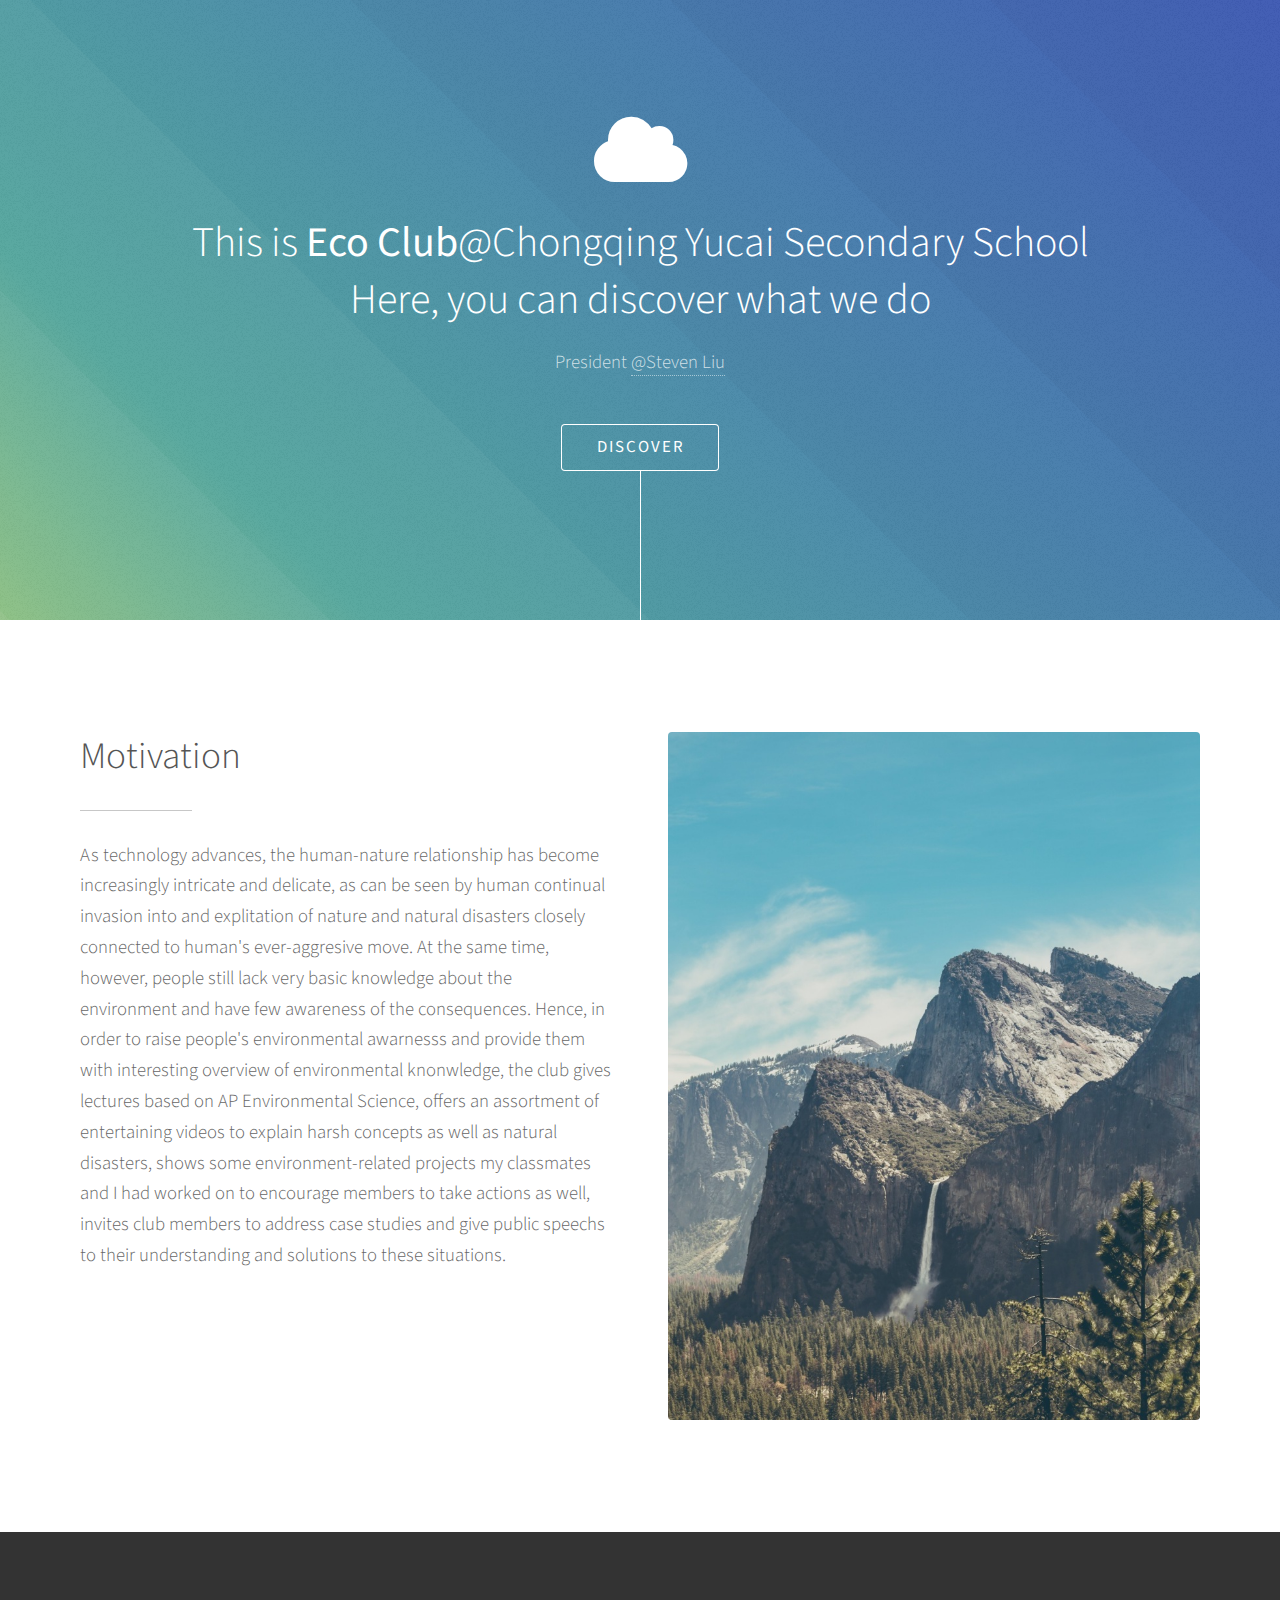
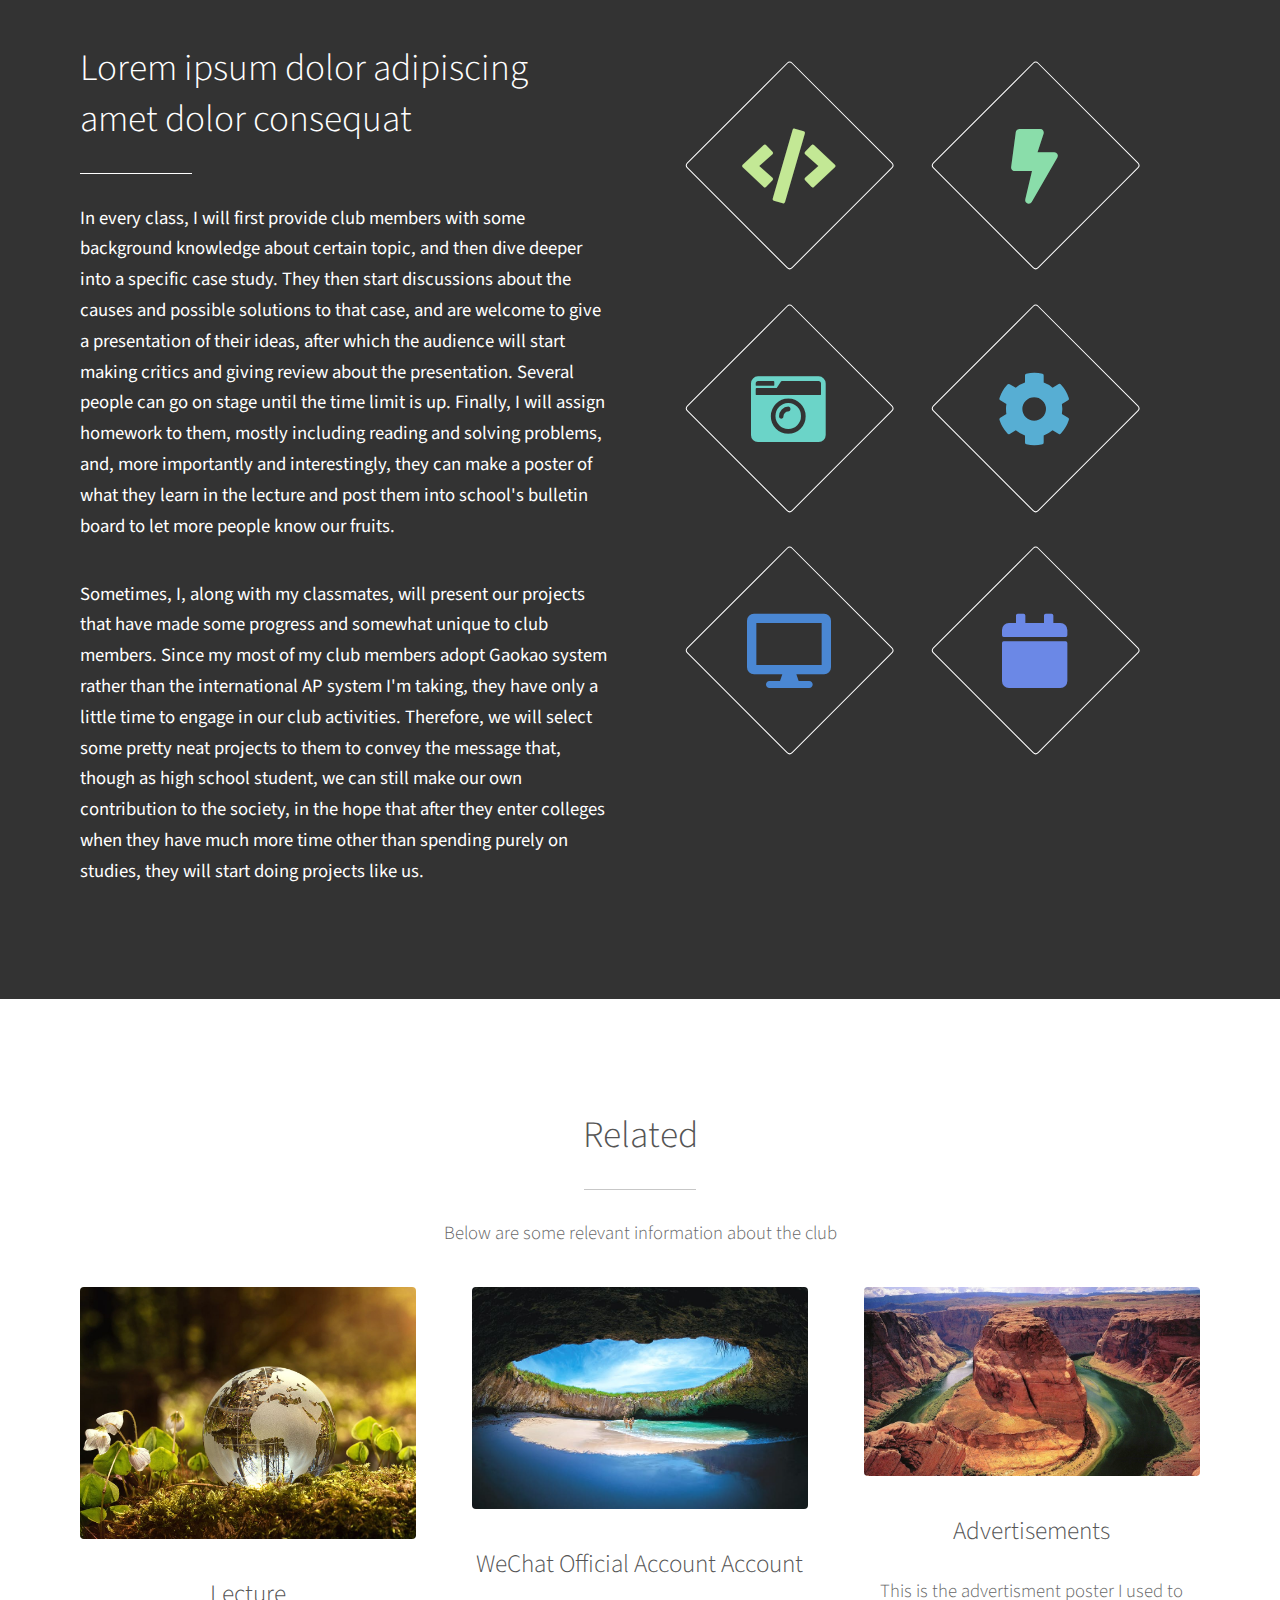
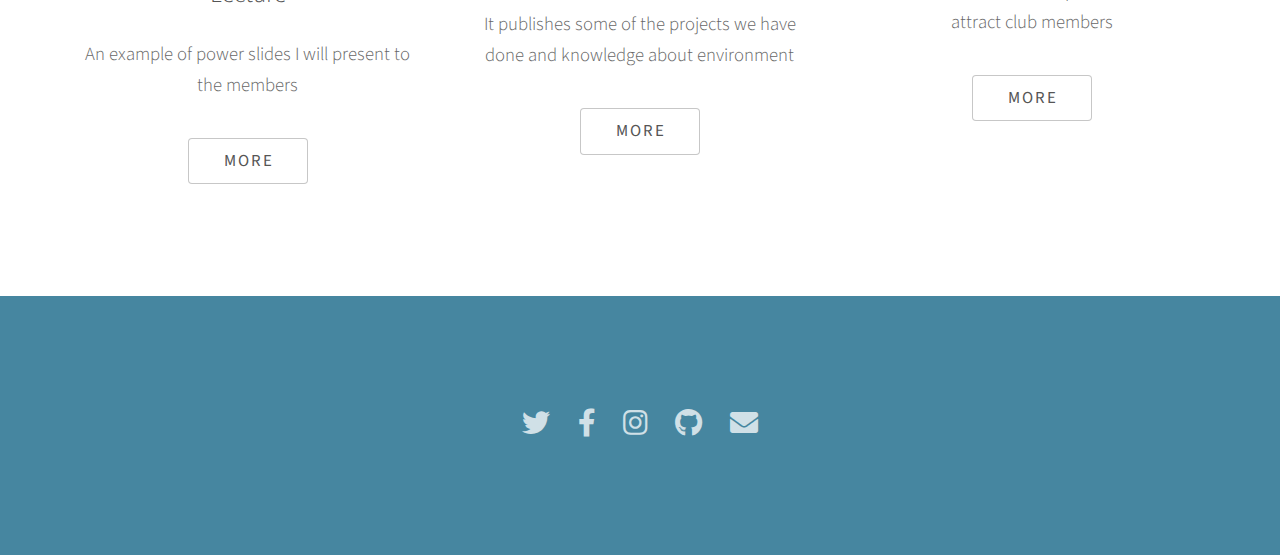
==== club/index.html @ f24eda45 "Add files via upload" ====
<!DOCTYPE HTML>
<!--
	Photon by HTML5 UP
	html5up.net | @ajlkn
	Free for personal and commercial use under the CCA 3.0 license (html5up.net/license)
-->
<html>
	<head>
		<title>Eco Club</title>
		<meta charset="utf-8" />
		<meta name="viewport" content="width=device-width, initial-scale=1, user-scalable=no" />
		<link rel="stylesheet" href="assets/css/main.css" />
		<noscript><link rel="stylesheet" href="assets/css/noscript.css" /></noscript>
	</head>
	<body class="is-preload">

		<!-- Header -->
			<section id="header">
				<div class="inner">
					<span class="icon solid major fa-cloud"></span>
					<h1>This is <strong>Eco Club</strong>@Chongqing Yucai Secondary School<br />
					Here, you can discover what we do</h1>
					<p>President <a href="https://www.google.com">@Steven Liu</a></p>
					<ul class="actions special">
						<li><a href="#one" class="button scrolly">Discover</a></li>
					</ul>
				</div>
			</section>

		<!-- One -->
			<section id="one" class="main style1">
				<div class="container">
					<div class="row gtr-150">
						<div class="col-6 col-12-medium">
							<header class="major">
								<h2>Motivation</h2>
							</header>
							<p>As technology advances, the human-nature relationship has become increasingly intricate and delicate, as can be seen by human continual invasion into and explitation of nature and natural disasters closely connected to human's ever-aggresive move.
							At the same time, however, people still lack very basic knowledge about the environment and have few awareness of the consequences. Hence, in order to raise people's environmental awarnesss and provide them with interesting overview of environmental knonwledge,
						the club gives lectures based on AP Environmental Science, offers an assortment of entertaining videos to explain harsh concepts as well as natural disasters, shows some environment-related projects my classmates and I had worked on to encourage members to take actions as well, invites club members to address case studies and give public speechs to their understanding and solutions to these situations.</p>
						</div>
						<div class="col-6 col-12-medium imp-medium">
							<span class="image fit"><img src="images/landscape.jpg" alt="" /></span>
						</div>
					</div>
				</div>
			</section>

		<!-- Two -->
			<section id="two" class="main style2">
				<div class="container">
					<div class="row gtr-150">
						<div class="col-6 col-12-medium">
							<header class="major">
								<h2>Lorem ipsum dolor adipiscing<br />
								amet dolor consequat</h2>
							</header>
							<strong>
								<p>In every class, I will first provide club members with some background knowledge about certain topic, and then dive deeper into a specific case study. They then start discussions about the causes and possible solutions to that case, and are welcome to give a presentation of their ideas, after which the audience will start making critics and giving review about the presentation. Several people can go on stage until the time limit is up. Finally, I will assign homework to them, mostly including reading and solving problems, and, more importantly and interestingly, they can make a poster of what they learn in the lecture and post them into school's bulletin board to let more people know our fruits.    </p>
								<p>Sometimes, I, along with my classmates, will present our projects that have made some progress and somewhat unique to club members. Since my most of my club members adopt Gaokao system rather than the international AP system I'm taking, they have only a little time to engage in our club activities. Therefore, we will select some pretty neat projects to them to convey the message that, though as high school student, we can still make our own contribution to the society, in the hope that after they enter colleges when they have much more time other than spending purely on studies, they will start doing projects like us. </p>
							</strong>

						</div>
						<div class="col-6 col-12-medium">
							<ul class="major-icons">
								<li><span class="icon solid style1 major fa-code"></span></li>
								<li><span class="icon solid style2 major fa-bolt"></span></li>
								<li><span class="icon solid style3 major fa-camera-retro"></span></li>
								<li><span class="icon solid style4 major fa-cog"></span></li>
								<li><span class="icon solid style5 major fa-desktop"></span></li>
								<li><span class="icon solid style6 major fa-calendar"></span></li>
							</ul>
						</div>

					</div>
				</div>
			</section>

		<!-- Three -->
			<section id="three" class="main style1 special">
				<div class="container">
					<header class="major">
						<h2>Related</h2>
					</header>
					<p>Below are some relevant information about the club</p>
					<div class="row gtr-150">
						<div class="col-4 col-12-medium">
							<span class="image fit"><img src="images/club1.jpeg" alt="" /></span>
							<h3>Lecture</h3>
							<p>An example of power slides I will present to the members</p>
							<ul class="actions special">
								<li><a target="_blank" href="files/club-lecture.pdf" class="button">More</a></li>
							</ul>
						</div>
						<div class="col-4 col-12-medium">
							<span class="image fit"><img src="images/club2.jpeg" alt="" /></span>
							<h3>WeChat Official Account Account</h3>
							<p>It publishes some of the projects we have done and knowledge about environment</p>
							<ul class="actions special">
								<li><a target="_blank" href="files/club.pdf" class="button">More</a></li>
							</ul>
						</div>
						<div class="col-4 col-12-medium">
							<span class="image fit"><img src="images/club3.jpeg" alt="" /></span>
							<h3>Advertisements</h3>
							<p>This is the advertisment poster I used to attract club members</p>
							<ul class="actions special">
								<li><a target="_blank" href="files/ad.pdf" class="button">More</a></li>
							</ul>
						</div>
					</div>
				</div>
			</section>



		<!-- Five -->
		<!--
			<section id="five" class="main style1">
				<div class="container">
					<header class="major special">
						<h2>Elements</h2>
					</header>

					<section>
						<h4>Text</h4>
						<p>This is <b>bold</b> and this is <strong>strong</strong>. This is <i>italic</i> and this is <em>emphasized</em>.
						This is <sup>superscript</sup> text and this is <sub>subscript</sub> text.
						This is <u>underlined</u> and this is code: <code>for (;;) { ... }</code>. Finally, <a href="#">this is a link</a>.</p>
						<hr />
						<header>
							<h4>Heading with a Subtitle</h4>
							<p>Lorem ipsum dolor sit amet nullam id egestas urna aliquam</p>
						</header>
						<p>Nunc lacinia ante nunc ac lobortis. Interdum adipiscing gravida odio porttitor sem non mi integer non faucibus ornare mi ut ante amet placerat aliquet. Volutpat eu sed ante lacinia sapien lorem accumsan varius montes viverra nibh in adipiscing blandit tempus accumsan.</p>
						<header>
							<h5>Heading with a Subtitle</h5>
							<p>Lorem ipsum dolor sit amet nullam id egestas urna aliquam</p>
						</header>
						<p>Nunc lacinia ante nunc ac lobortis. Interdum adipiscing gravida odio porttitor sem non mi integer non faucibus ornare mi ut ante amet placerat aliquet. Volutpat eu sed ante lacinia sapien lorem accumsan varius montes viverra nibh in adipiscing blandit tempus accumsan.</p>
						<hr />
						<h2>Heading Level 2</h2>
						<h3>Heading Level 3</h3>
						<h4>Heading Level 4</h4>
						<h5>Heading Level 5</h5>
						<h6>Heading Level 6</h6>
						<hr />
						<h5>Blockquote</h5>
						<blockquote>Fringilla nisl. Donec accumsan interdum nisi, quis tincidunt felis sagittis eget tempus euismod. Vestibulum ante ipsum primis in faucibus vestibulum. Blandit adipiscing eu felis iaculis volutpat ac adipiscing accumsan faucibus. Vestibulum ante ipsum primis in faucibus lorem ipsum dolor sit amet nullam adipiscing eu felis.</blockquote>
						<h5>Preformatted</h5>
						<pre><code>i = 0;

while (!deck.isInOrder()) {
print 'Iteration ' + i;
deck.shuffle();
i++;
}

print 'It took ' + i + ' iterations to sort the deck.';</code></pre>
					</section>

					<section>
						<h4>Lists</h4>
						<div class="row">
							<div class="col-6 col-12-medium">
								<h5>Unordered</h5>
								<ul>
									<li>Dolor pulvinar etiam.</li>
									<li>Sagittis adipiscing.</li>
									<li>Felis enim feugiat.</li>
								</ul>
								<h5>Alternate</h5>
								<ul class="alt">
									<li>Dolor pulvinar etiam.</li>
									<li>Sagittis adipiscing.</li>
									<li>Felis enim feugiat.</li>
								</ul>
							</div>
							<div class="col-6 col-12-medium">
								<h5>Ordered</h5>
								<ol>
									<li>Dolor pulvinar etiam.</li>
									<li>Etiam vel felis viverra.</li>
									<li>Felis enim feugiat.</li>
									<li>Dolor pulvinar etiam.</li>
									<li>Etiam vel felis lorem.</li>
									<li>Felis enim et feugiat.</li>
								</ol>
								<h5>Icons</h5>
								<ul class="icons">
									<li><a href="#" class="icon brands fa-twitter"><span class="label">Twitter</span></a></li>
									<li><a href="#" class="icon brands fa-facebook-f"><span class="label">Facebook</span></a></li>
									<li><a href="#" class="icon brands fa-instagram"><span class="label">Instagram</span></a></li>
									<li><a href="#" class="icon brands fa-github"><span class="label">Github</span></a></li>
								</ul>
							</div>
						</div>
						<h5>Actions</h5>
						<div class="row">
							<div class="col-6 col-12-medium">
								<ul class="actions">
									<li><a href="#" class="button primary">Default</a></li>
									<li><a href="#" class="button">Default</a></li>
								</ul>
								<ul class="actions small">
									<li><a href="#" class="button primary small">Small</a></li>
									<li><a href="#" class="button small">Small</a></li>
								</ul>
								<ul class="actions stacked">
									<li><a href="#" class="button primary">Default</a></li>
									<li><a href="#" class="button">Default</a></li>
								</ul>
								<ul class="actions stacked">
									<li><a href="#" class="button primary small">Small</a></li>
									<li><a href="#" class="button small">Small</a></li>
								</ul>
							</div>
							<div class="col-6 col-12-medium">
								<ul class="actions stacked">
									<li><a href="#" class="button primary fit">Default</a></li>
									<li><a href="#" class="button fit">Default</a></li>
								</ul>
								<ul class="actions stacked">
									<li><a href="#" class="button primary small fit">Small</a></li>
									<li><a href="#" class="button small fit">Small</a></li>
								</ul>
							</div>
						</div>
					</section>

					<section>
						<h4>Table</h4>
						<h5>Default</h5>
						<div class="table-wrapper">
							<table>
								<thead>
									<tr>
										<th>Name</th>
										<th>Description</th>
										<th>Price</th>
									</tr>
								</thead>
								<tbody>
									<tr>
										<td>Item One</td>
										<td>Ante turpis integer aliquet porttitor.</td>
										<td>29.99</td>
									</tr>
									<tr>
										<td>Item Two</td>
										<td>Vis ac commodo adipiscing arcu aliquet.</td>
										<td>19.99</td>
									</tr>
									<tr>
										<td>Item Three</td>
										<td> Morbi faucibus arcu accumsan lorem.</td>
										<td>29.99</td>
									</tr>
									<tr>
										<td>Item Four</td>
										<td>Vitae integer tempus condimentum.</td>
										<td>19.99</td>
									</tr>
									<tr>
										<td>Item Five</td>
										<td>Ante turpis integer aliquet porttitor.</td>
										<td>29.99</td>
									</tr>
								</tbody>
								<tfoot>
									<tr>
										<td colspan="2"></td>
										<td>100.00</td>
									</tr>
								</tfoot>
							</table>
						</div>

						<h5>Alternate</h5>
						<div class="table-wrapper">
							<table class="alt">
								<thead>
									<tr>
										<th>Name</th>
										<th>Description</th>
										<th>Price</th>
									</tr>
								</thead>
								<tbody>
									<tr>
										<td>Item One</td>
										<td>Ante turpis integer aliquet porttitor.</td>
										<td>29.99</td>
									</tr>
									<tr>
										<td>Item Two</td>
										<td>Vis ac commodo adipiscing arcu aliquet.</td>
										<td>19.99</td>
									</tr>
									<tr>
										<td>Item Three</td>
										<td> Morbi faucibus arcu accumsan lorem.</td>
										<td>29.99</td>
									</tr>
									<tr>
										<td>Item Four</td>
										<td>Vitae integer tempus condimentum.</td>
										<td>19.99</td>
									</tr>
									<tr>
										<td>Item Five</td>
										<td>Ante turpis integer aliquet porttitor.</td>
										<td>29.99</td>
									</tr>
								</tbody>
								<tfoot>
									<tr>
										<td colspan="2"></td>
										<td>100.00</td>
									</tr>
								</tfoot>
							</table>
						</div>
					</section>

					<section>
						<h4>Buttons</h4>
						<ul class="actions">
							<li><a href="#" class="button primary">Primary</a></li>
							<li><a href="#" class="button">Default</a></li>
						</ul>
						<ul class="actions">
							<li><a href="#" class="button large">Large</a></li>
							<li><a href="#" class="button">Default</a></li>
							<li><a href="#" class="button small">Small</a></li>
						</ul>
						<ul class="actions fit">
							<li><a href="#" class="button fit">Fit</a></li>
							<li><a href="#" class="button primary fit">Fit</a></li>
							<li><a href="#" class="button fit">Fit</a></li>
						</ul>
						<ul class="actions fit small">
							<li><a href="#" class="button primary fit small">Fit + Small</a></li>
							<li><a href="#" class="button fit small">Fit + Small</a></li>
							<li><a href="#" class="button primary fit small">Fit + Small</a></li>
						</ul>
						<ul class="actions">
							<li><a href="#" class="button primary icon solid fa-download">Icon</a></li>
							<li><a href="#" class="button icon solid fa-download">Icon</a></li>
						</ul>
						<ul class="actions">
							<li><span class="button primary disabled">Disabled</span></li>
							<li><span class="button disabled">Disabled</span></li>
						</ul>
					</section>

					<section>
						<h4>Form</h4>
						<form method="post" action="#">
							<div class="row gtr-uniform gtr-50">
								<div class="col-6 col-12-xsmall">
									<input type="text" name="demo-name" id="demo-name" value="" placeholder="Name" />
								</div>
								<div class="col-6 col-12-xsmall">
									<input type="email" name="demo-email" id="demo-email" value="" placeholder="Email" />
								</div>
								<div class="col-12">
									<select name="demo-category" id="demo-category">
										<option value="">- Category -</option>
										<option value="1">Manufacturing</option>
										<option value="1">Shipping</option>
										<option value="1">Administration</option>
										<option value="1">Human Resources</option>
									</select>
								</div>
								<div class="col-4 col-12-small">
									<input type="radio" id="demo-priority-low" name="demo-priority" checked>
									<label for="demo-priority-low">Low</label>
								</div>
								<div class="col-4 col-12-small">
									<input type="radio" id="demo-priority-normal" name="demo-priority">
									<label for="demo-priority-normal">Normal</label>
								</div>
								<div class="col-4 col-12-small">
									<input type="radio" id="demo-priority-high" name="demo-priority">
									<label for="demo-priority-high">High</label>
								</div>
								<div class="col-6 col-12-small">
									<input type="checkbox" id="demo-copy" name="demo-copy">
									<label for="demo-copy">Email me a copy</label>
								</div>
								<div class="col-6 col-12-small">
									<input type="checkbox" id="demo-human" name="demo-human" checked>
									<label for="demo-human">Not a robot</label>
								</div>
								<div class="col-12">
									<textarea name="demo-message" id="demo-message" placeholder="Enter your message" rows="6"></textarea>
								</div>
								<div class="col-12">
									<ul class="actions">
										<li><input type="submit" value="Send Message" class="primary" /></li>
										<li><input type="reset" value="Reset" /></li>
									</ul>
								</div>
							</div>
						</form>
					</section>

					<section>
						<h4>Image</h4>
						<h5>Fit</h5>
						<div class="box alt">
							<div class="row gtr-uniform gtr-50">
								<div class="col-12"><span class="image fit"><img src="images/pic06.jpg" alt="" /></span></div>
								<div class="col-4"><span class="image fit"><img src="images/pic02.jpg" alt="" /></span></div>
								<div class="col-4"><span class="image fit"><img src="images/pic03.jpg" alt="" /></span></div>
								<div class="col-4"><span class="image fit"><img src="images/pic04.jpg" alt="" /></span></div>
								<div class="col-4"><span class="image fit"><img src="images/pic03.jpg" alt="" /></span></div>
								<div class="col-4"><span class="image fit"><img src="images/pic04.jpg" alt="" /></span></div>
								<div class="col-4"><span class="image fit"><img src="images/pic02.jpg" alt="" /></span></div>
								<div class="col-4"><span class="image fit"><img src="images/pic04.jpg" alt="" /></span></div>
								<div class="col-4"><span class="image fit"><img src="images/pic02.jpg" alt="" /></span></div>
								<div class="col-4"><span class="image fit"><img src="images/pic03.jpg" alt="" /></span></div>
							</div>
						</div>
						<h5>Left &amp; Right</h5>
						<p><span class="image left"><img src="images/pic05.jpg" alt="" /></span>Fringilla nisl. Donec accumsan interdum nisi, quis tincidunt felis sagittis eget. tempus euismod. Vestibulum ante ipsum primis in faucibus vestibulum. Blandit adipiscing eu felis iaculis volutpat ac adipiscing accumsan eu faucibus. Integer ac pellentesque praesent tincidunt felis sagittis eget. tempus euismod. Vestibulum ante ipsum primis in faucibus vestibulum. Blandit adipiscing eu felis iaculis volutpat ac adipiscing accumsan eu faucibus. Integer ac pellentesque praesent. Donec accumsan interdum nisi, quis tincidunt felis sagittis eget. tempus euismod. Vestibulum ante ipsum primis in faucibus vestibulum. Blandit adipiscing eu felis iaculis volutpat ac adipiscing accumsan eu faucibus. Integer ac pellentesque praesent tincidunt felis sagittis eget. tempus euismod. Vestibulum ante ipsum primis in faucibus vestibulum. Blandit adipiscing eu felis iaculis volutpat ac adipiscing accumsan eu faucibus. Integer ac pellentesque praesent. Blandit adipiscing eu felis iaculis volutpat ac adipiscing accumsan eu faucibus. Integer ac pellentesque praesent tincidunt felis sagittis eget. tempus euismod. Vestibulum ante ipsum primis in faucibus vestibulum. Blandit adipiscing eu felis iaculis volutpat ac adipiscing accumsan eu faucibus. Integer ac pellentesque praesent.</p>
						<p><span class="image right"><img src="images/pic05.jpg" alt="" /></span>Fringilla nisl. Donec accumsan interdum nisi, quis tincidunt felis sagittis eget. tempus euismod. Vestibulum ante ipsum primis in faucibus vestibulum. Blandit adipiscing eu felis iaculis volutpat ac adipiscing accumsan eu faucibus. Integer ac pellentesque praesent tincidunt felis sagittis eget. tempus euismod. Vestibulum ante ipsum primis in faucibus vestibulum. Blandit adipiscing eu felis iaculis volutpat ac adipiscing accumsan eu faucibus. Integer ac pellentesque praesent. Donec accumsan interdum nisi, quis tincidunt felis sagittis eget. tempus euismod. Vestibulum ante ipsum primis in faucibus vestibulum. Blandit adipiscing eu felis iaculis volutpat ac adipiscing accumsan eu faucibus. Integer ac pellentesque praesent tincidunt felis sagittis eget. tempus euismod. Vestibulum ante ipsum primis in faucibus vestibulum. Blandit adipiscing eu felis iaculis volutpat ac adipiscing accumsan eu faucibus. Integer ac pellentesque praesent. Blandit adipiscing eu felis iaculis volutpat ac adipiscing accumsan eu faucibus. Integer ac pellentesque praesent tincidunt felis sagittis eget. tempus euismod. Vestibulum ante ipsum primis in faucibus vestibulum. Blandit adipiscing eu felis iaculis volutpat ac adipiscing accumsan eu faucibus. Integer ac pellentesque praesent.</p>
					</section>

				</div>
			</section>
		-->

		<!-- Footer -->
			<section id="footer">
				<ul class="icons">
					<li><a href="#" class="icon brands alt fa-twitter"><span class="label">Twitter</span></a></li>
					<li><a href="#" class="icon brands alt fa-facebook-f"><span class="label">Facebook</span></a></li>
					<li><a href="#" class="icon brands alt fa-instagram"><span class="label">Instagram</span></a></li>
					<li><a href="#" class="icon brands alt fa-github"><span class="label">GitHub</span></a></li>
					<li><a href="#" class="icon solid alt fa-envelope"><span class="label">Email</span></a></li>
				</ul>

			</section>

		<!-- Scripts -->
			<script src="assets/js/jquery.min.js"></script>
			<script src="assets/js/jquery.scrolly.min.js"></script>
			<script src="assets/js/browser.min.js"></script>
			<script src="assets/js/breakpoints.min.js"></script>
			<script src="assets/js/util.js"></script>
			<script src="assets/js/main.js"></script>

	</body>
</html>
---- club/assets/css/main.css ----
@import url("fontawesome-all.min.css");
@import url("https://fonts.googleapis.com/css?family=Source+Sans+Pro:300,300italic,400,400italic");

/*
	Photon by HTML5 UP
	html5up.net | @ajlkn
	Free for personal and commercial use under the CCA 3.0 license (html5up.net/license)
*/

html, body, div, span, applet, object,
iframe, h1, h2, h3, h4, h5, h6, p, blockquote,
pre, a, abbr, acronym, address, big, cite,
code, del, dfn, em, img, ins, kbd, q, s, samp,
small, strike, strong, sub, sup, tt, var, b,
u, i, center, dl, dt, dd, ol, ul, li, fieldset,
form, label, legend, table, caption, tbody,
tfoot, thead, tr, th, td, article, aside,
canvas, details, embed, figure, figcaption,
footer, header, hgroup, menu, nav, output, ruby,
section, summary, time, mark, audio, video {
	margin: 0;
	padding: 0;
	border: 0;
	font-size: 100%;
	font: inherit;
	vertical-align: baseline;}

article, aside, details, figcaption, figure,
footer, header, hgroup, menu, nav, section {
	display: block;}

body {
	line-height: 1;
}

ol, ul {
	list-style: none;
}

blockquote, q {
	quotes: none;
}

	blockquote:before, blockquote:after, q:before, q:after {
		content: '';
		content: none;
	}

table {
	border-collapse: collapse;
	border-spacing: 0;
}

body {
	-webkit-text-size-adjust: none;
}

mark {
	background-color: transparent;
	color: inherit;
}

input::-moz-focus-inner {
	border: 0;
	padding: 0;
}

input, select, textarea {
	-moz-appearance: none;
	-webkit-appearance: none;
	-ms-appearance: none;
	appearance: none;
}

/* Basic */

	html {
		box-sizing: border-box;
	}

	*, *:before, *:after {
		box-sizing: inherit;
	}

	body {
		background: #fff;
	}

		body.is-preload *, body.is-preload *:before, body.is-preload *:after {
			-moz-animation: none !important;
			-webkit-animation: none !important;
			-ms-animation: none !important;
			animation: none !important;
			-moz-transition: none !important;
			-webkit-transition: none !important;
			-ms-transition: none !important;
			transition: none !important;
		}

	body, input, select, textarea {
		color: #666;
		font-family: "Source Sans Pro", Helvetica, sans-serif;
		font-size: 16pt;
		font-weight: 300;
		line-height: 1.65em;
	}

	a {
		-moz-transition: color 0.2s ease-in-out, border-color 0.2s ease-in-out;
		-webkit-transition: color 0.2s ease-in-out, border-color 0.2s ease-in-out;
		-ms-transition: color 0.2s ease-in-out, border-color 0.2s ease-in-out;
		transition: color 0.2s ease-in-out, border-color 0.2s ease-in-out;
		border-bottom: dotted 1px #666;
		color: inherit;
		text-decoration: none;
	}

		a:hover {
			border-bottom-color: transparent !important;
			color: #6bd4c8;
		}

	strong, b {
		color: #555;
		font-weight: 400;
	}

	em, i {
		font-style: italic;
	}

	p {
		margin: 0 0 2em 0;
	}

	h1, h2, h3, h4, h5, h6 {
		color: #555;
		line-height: 1em;
		margin: 0 0 1em 0;
	}

		h1 a, h2 a, h3 a, h4 a, h5 a, h6 a {
			color: inherit;
			text-decoration: none;
		}

	h1 {
		font-size: 2.25em;
		line-height: 1.35em;
	}

	h2 {
		font-size: 2em;
		line-height: 1.35em;
	}

	h3 {
		font-size: 1.35em;
		line-height: 1.5em;
	}

	h4 {
		font-size: 1.25em;
		line-height: 1.5em;
	}

	h5 {
		font-size: 0.9em;
		line-height: 1.5em;
	}

	h6 {
		font-size: 0.7em;
		line-height: 1.5em;
	}

	sub {
		font-size: 0.8em;
		position: relative;
		top: 0.5em;
	}

	sup {
		font-size: 0.8em;
		position: relative;
		top: -0.5em;
	}

	hr {
		border: 0;
		border-bottom: solid 1px rgba(144, 144, 144, 0.5);
		margin: 2em 0;
	}

		hr.major {
			margin: 3em 0;
		}

	blockquote {
		border-left: solid 4px rgba(144, 144, 144, 0.5);
		font-style: italic;
		margin: 0 0 2em 0;
		padding: 0.5em 0 0.5em 2em;
	}

	code {
		background: rgba(144, 144, 144, 0.075);
		border-radius: 4px;
		border: solid 1px rgba(144, 144, 144, 0.5);
		font-family: "Courier New", monospace;
		font-size: 0.9em;
		margin: 0 0.25em;
		padding: 0.25em 0.65em;
	}

	pre {
		-webkit-overflow-scrolling: touch;
		font-family: "Courier New", monospace;
		font-size: 0.9em;
		margin: 0 0 2em 0;
	}

		pre code {
			display: block;
			line-height: 1.75em;
			padding: 1em 1.5em;
			overflow-x: auto;
		}

	.align-left {
		text-align: left;
	}

	.align-center {
		text-align: center;
	}

	.align-right {
		text-align: right;
	}

/* Container */

	.container {
		margin: 0 auto;
		max-width: calc(100% - 4em);
		width: 60em;
	}

		.container.xsmall {
			width: 15em;
		}

		.container.small {
			width: 30em;
		}

		.container.medium {
			width: 45em;
		}

		.container.large {
			width: 75em;
		}

		.container.xlarge {
			width: 90em;
		}

		.container.max {
			width: 100%;
		}

		@media screen and (max-width: 980px) {

			.container {
				max-width: 100% !important;
				width: 100% !important;
			}

		}

		@media screen and (max-width: 480px) {

			.container {
				max-width: calc(100% - 3em);
			}

		}

/* Row */

	.row {
		display: flex;
		flex-wrap: wrap;
		box-sizing: border-box;
		align-items: stretch;
	}

		.row > * {
			box-sizing: border-box;
		}

		.row.gtr-uniform > * > :last-child {
			margin-bottom: 0;
		}

		.row.aln-left {
			justify-content: flex-start;
		}

		.row.aln-center {
			justify-content: center;
		}

		.row.aln-right {
			justify-content: flex-end;
		}

		.row.aln-top {
			align-items: flex-start;
		}

		.row.aln-middle {
			align-items: center;
		}

		.row.aln-bottom {
			align-items: flex-end;
		}

		.row > .imp {
			order: -1;
		}

		.row > .col-1 {
			width: 8.33333%;
		}

		.row > .off-1 {
			margin-left: 8.33333%;
		}

		.row > .col-2 {
			width: 16.66667%;
		}

		.row > .off-2 {
			margin-left: 16.66667%;
		}

		.row > .col-3 {
			width: 25%;
		}

		.row > .off-3 {
			margin-left: 25%;
		}

		.row > .col-4 {
			width: 33.33333%;
		}

		.row > .off-4 {
			margin-left: 33.33333%;
		}

		.row > .col-5 {
			width: 41.66667%;
		}

		.row > .off-5 {
			margin-left: 41.66667%;
		}

		.row > .col-6 {
			width: 50%;
		}

		.row > .off-6 {
			margin-left: 50%;
		}

		.row > .col-7 {
			width: 58.33333%;
		}

		.row > .off-7 {
			margin-left: 58.33333%;
		}

		.row > .col-8 {
			width: 66.66667%;
		}

		.row > .off-8 {
			margin-left: 66.66667%;
		}

		.row > .col-9 {
			width: 75%;
		}

		.row > .off-9 {
			margin-left: 75%;
		}

		.row > .col-10 {
			width: 83.33333%;
		}

		.row > .off-10 {
			margin-left: 83.33333%;
		}

		.row > .col-11 {
			width: 91.66667%;
		}

		.row > .off-11 {
			margin-left: 91.66667%;
		}

		.row > .col-12 {
			width: 100%;
		}

		.row > .off-12 {
			margin-left: 100%;
		}

		.row.gtr-0 {
			margin-top: 0;
			margin-left: 0em;
		}

			.row.gtr-0 > * {
				padding: 0 0 0 0em;
			}

			.row.gtr-0.gtr-uniform {
				margin-top: 0em;
			}

				.row.gtr-0.gtr-uniform > * {
					padding-top: 0em;
				}

		.row.gtr-25 {
			margin-top: 0;
			margin-left: -0.5em;
		}

			.row.gtr-25 > * {
				padding: 0 0 0 0.5em;
			}

			.row.gtr-25.gtr-uniform {
				margin-top: -0.5em;
			}

				.row.gtr-25.gtr-uniform > * {
					padding-top: 0.5em;
				}

		.row.gtr-50 {
			margin-top: 0;
			margin-left: -1em;
		}

			.row.gtr-50 > * {
				padding: 0 0 0 1em;
			}

			.row.gtr-50.gtr-uniform {
				margin-top: -1em;
			}

				.row.gtr-50.gtr-uniform > * {
					padding-top: 1em;
				}

		.row {
			margin-top: 0;
			margin-left: -2em;
		}

			.row > * {
				padding: 0 0 0 2em;
			}

			.row.gtr-uniform {
				margin-top: -2em;
			}

				.row.gtr-uniform > * {
					padding-top: 2em;
				}

		.row.gtr-150 {
			margin-top: 0;
			margin-left: -3em;
		}

			.row.gtr-150 > * {
				padding: 0 0 0 3em;
			}

			.row.gtr-150.gtr-uniform {
				margin-top: -3em;
			}

				.row.gtr-150.gtr-uniform > * {
					padding-top: 3em;
				}

		.row.gtr-200 {
			margin-top: 0;
			margin-left: -4em;
		}

			.row.gtr-200 > * {
				padding: 0 0 0 4em;
			}

			.row.gtr-200.gtr-uniform {
				margin-top: -4em;
			}

				.row.gtr-200.gtr-uniform > * {
					padding-top: 4em;
				}

		@media screen and (max-width: 1680px) {

			.row {
				display: flex;
				flex-wrap: wrap;
				box-sizing: border-box;
				align-items: stretch;
			}

				.row > * {
					box-sizing: border-box;
				}

				.row.gtr-uniform > * > :last-child {
					margin-bottom: 0;
				}

				.row.aln-left {
					justify-content: flex-start;
				}

				.row.aln-center {
					justify-content: center;
				}

				.row.aln-right {
					justify-content: flex-end;
				}

				.row.aln-top {
					align-items: flex-start;
				}

				.row.aln-middle {
					align-items: center;
				}

				.row.aln-bottom {
					align-items: flex-end;
				}

				.row > .imp-xlarge {
					order: -1;
				}

				.row > .col-1-xlarge {
					width: 8.33333%;
				}

				.row > .off-1-xlarge {
					margin-left: 8.33333%;
				}

				.row > .col-2-xlarge {
					width: 16.66667%;
				}

				.row > .off-2-xlarge {
					margin-left: 16.66667%;
				}

				.row > .col-3-xlarge {
					width: 25%;
				}

				.row > .off-3-xlarge {
					margin-left: 25%;
				}

				.row > .col-4-xlarge {
					width: 33.33333%;
				}

				.row > .off-4-xlarge {
					margin-left: 33.33333%;
				}

				.row > .col-5-xlarge {
					width: 41.66667%;
				}

				.row > .off-5-xlarge {
					margin-left: 41.66667%;
				}

				.row > .col-6-xlarge {
					width: 50%;
				}

				.row > .off-6-xlarge {
					margin-left: 50%;
				}

				.row > .col-7-xlarge {
					width: 58.33333%;
				}

				.row > .off-7-xlarge {
					margin-left: 58.33333%;
				}

				.row > .col-8-xlarge {
					width: 66.66667%;
				}

				.row > .off-8-xlarge {
					margin-left: 66.66667%;
				}

				.row > .col-9-xlarge {
					width: 75%;
				}

				.row > .off-9-xlarge {
					margin-left: 75%;
				}

				.row > .col-10-xlarge {
					width: 83.33333%;
				}

				.row > .off-10-xlarge {
					margin-left: 83.33333%;
				}

				.row > .col-11-xlarge {
					width: 91.66667%;
				}

				.row > .off-11-xlarge {
					margin-left: 91.66667%;
				}

				.row > .col-12-xlarge {
					width: 100%;
				}

				.row > .off-12-xlarge {
					margin-left: 100%;
				}

				.row.gtr-0 {
					margin-top: 0;
					margin-left: 0em;
				}

					.row.gtr-0 > * {
						padding: 0 0 0 0em;
					}

					.row.gtr-0.gtr-uniform {
						margin-top: 0em;
					}

						.row.gtr-0.gtr-uniform > * {
							padding-top: 0em;
						}

				.row.gtr-25 {
					margin-top: 0;
					margin-left: -0.5em;
				}

					.row.gtr-25 > * {
						padding: 0 0 0 0.5em;
					}

					.row.gtr-25.gtr-uniform {
						margin-top: -0.5em;
					}

						.row.gtr-25.gtr-uniform > * {
							padding-top: 0.5em;
						}

				.row.gtr-50 {
					margin-top: 0;
					margin-left: -1em;
				}

					.row.gtr-50 > * {
						padding: 0 0 0 1em;
					}

					.row.gtr-50.gtr-uniform {
						margin-top: -1em;
					}

						.row.gtr-50.gtr-uniform > * {
							padding-top: 1em;
						}

				.row {
					margin-top: 0;
					margin-left: -2em;
				}

					.row > * {
						padding: 0 0 0 2em;
					}

					.row.gtr-uniform {
						margin-top: -2em;
					}

						.row.gtr-uniform > * {
							padding-top: 2em;
						}

				.row.gtr-150 {
					margin-top: 0;
					margin-left: -3em;
				}

					.row.gtr-150 > * {
						padding: 0 0 0 3em;
					}

					.row.gtr-150.gtr-uniform {
						margin-top: -3em;
					}

						.row.gtr-150.gtr-uniform > * {
							padding-top: 3em;
						}

				.row.gtr-200 {
					margin-top: 0;
					margin-left: -4em;
				}

					.row.gtr-200 > * {
						padding: 0 0 0 4em;
					}

					.row.gtr-200.gtr-uniform {
						margin-top: -4em;
					}

						.row.gtr-200.gtr-uniform > * {
							padding-top: 4em;
						}

		}

		@media screen and (max-width: 1140px) {

			.row {
				display: flex;
				flex-wrap: wrap;
				box-sizing: border-box;
				align-items: stretch;
			}

				.row > * {
					box-sizing: border-box;
				}

				.row.gtr-uniform > * > :last-child {
					margin-bottom: 0;
				}

				.row.aln-left {
					justify-content: flex-start;
				}

				.row.aln-center {
					justify-content: center;
				}

				.row.aln-right {
					justify-content: flex-end;
				}

				.row.aln-top {
					align-items: flex-start;
				}

				.row.aln-middle {
					align-items: center;
				}

				.row.aln-bottom {
					align-items: flex-end;
				}

				.row > .imp-large {
					order: -1;
				}

				.row > .col-1-large {
					width: 8.33333%;
				}

				.row > .off-1-large {
					margin-left: 8.33333%;
				}

				.row > .col-2-large {
					width: 16.66667%;
				}

				.row > .off-2-large {
					margin-left: 16.66667%;
				}

				.row > .col-3-large {
					width: 25%;
				}

				.row > .off-3-large {
					margin-left: 25%;
				}

				.row > .col-4-large {
					width: 33.33333%;
				}

				.row > .off-4-large {
					margin-left: 33.33333%;
				}

				.row > .col-5-large {
					width: 41.66667%;
				}

				.row > .off-5-large {
					margin-left: 41.66667%;
				}

				.row > .col-6-large {
					width: 50%;
				}

				.row > .off-6-large {
					margin-left: 50%;
				}

				.row > .col-7-large {
					width: 58.33333%;
				}

				.row > .off-7-large {
					margin-left: 58.33333%;
				}

				.row > .col-8-large {
					width: 66.66667%;
				}

				.row > .off-8-large {
					margin-left: 66.66667%;
				}

				.row > .col-9-large {
					width: 75%;
				}

				.row > .off-9-large {
					margin-left: 75%;
				}

				.row > .col-10-large {
					width: 83.33333%;
				}

				.row > .off-10-large {
					margin-left: 83.33333%;
				}

				.row > .col-11-large {
					width: 91.66667%;
				}

				.row > .off-11-large {
					margin-left: 91.66667%;
				}

				.row > .col-12-large {
					width: 100%;
				}

				.row > .off-12-large {
					margin-left: 100%;
				}

				.row.gtr-0 {
					margin-top: 0;
					margin-left: 0em;
				}

					.row.gtr-0 > * {
						padding: 0 0 0 0em;
					}

					.row.gtr-0.gtr-uniform {
						margin-top: 0em;
					}

						.row.gtr-0.gtr-uniform > * {
							padding-top: 0em;
						}

				.row.gtr-25 {
					margin-top: 0;
					margin-left: -0.5em;
				}

					.row.gtr-25 > * {
						padding: 0 0 0 0.5em;
					}

					.row.gtr-25.gtr-uniform {
						margin-top: -0.5em;
					}

						.row.gtr-25.gtr-uniform > * {
							padding-top: 0.5em;
						}

				.row.gtr-50 {
					margin-top: 0;
					margin-left: -1em;
				}

					.row.gtr-50 > * {
						padding: 0 0 0 1em;
					}

					.row.gtr-50.gtr-uniform {
						margin-top: -1em;
					}

						.row.gtr-50.gtr-uniform > * {
							padding-top: 1em;
						}

				.row {
					margin-top: 0;
					margin-left: -2em;
				}

					.row > * {
						padding: 0 0 0 2em;
					}

					.row.gtr-uniform {
						margin-top: -2em;
					}

						.row.gtr-uniform > * {
							padding-top: 2em;
						}

				.row.gtr-150 {
					margin-top: 0;
					margin-left: -3em;
				}

					.row.gtr-150 > * {
						padding: 0 0 0 3em;
					}

					.row.gtr-150.gtr-uniform {
						margin-top: -3em;
					}

						.row.gtr-150.gtr-uniform > * {
							padding-top: 3em;
						}

				.row.gtr-200 {
					margin-top: 0;
					margin-left: -4em;
				}

					.row.gtr-200 > * {
						padding: 0 0 0 4em;
					}

					.row.gtr-200.gtr-uniform {
						margin-top: -4em;
					}

						.row.gtr-200.gtr-uniform > * {
							padding-top: 4em;
						}

		}

		@media screen and (max-width: 980px) {

			.row {
				display: flex;
				flex-wrap: wrap;
				box-sizing: border-box;
				align-items: stretch;
			}

				.row > * {
					box-sizing: border-box;
				}

				.row.gtr-uniform > * > :last-child {
					margin-bottom: 0;
				}

				.row.aln-left {
					justify-content: flex-start;
				}

				.row.aln-center {
					justify-content: center;
				}

				.row.aln-right {
					justify-content: flex-end;
				}

				.row.aln-top {
					align-items: flex-start;
				}

				.row.aln-middle {
					align-items: center;
				}

				.row.aln-bottom {
					align-items: flex-end;
				}

				.row > .imp-medium {
					order: -1;
				}

				.row > .col-1-medium {
					width: 8.33333%;
				}

				.row > .off-1-medium {
					margin-left: 8.33333%;
				}

				.row > .col-2-medium {
					width: 16.66667%;
				}

				.row > .off-2-medium {
					margin-left: 16.66667%;
				}

				.row > .col-3-medium {
					width: 25%;
				}

				.row > .off-3-medium {
					margin-left: 25%;
				}

				.row > .col-4-medium {
					width: 33.33333%;
				}

				.row > .off-4-medium {
					margin-left: 33.33333%;
				}

				.row > .col-5-medium {
					width: 41.66667%;
				}

				.row > .off-5-medium {
					margin-left: 41.66667%;
				}

				.row > .col-6-medium {
					width: 50%;
				}

				.row > .off-6-medium {
					margin-left: 50%;
				}

				.row > .col-7-medium {
					width: 58.33333%;
				}

				.row > .off-7-medium {
					margin-left: 58.33333%;
				}

				.row > .col-8-medium {
					width: 66.66667%;
				}

				.row > .off-8-medium {
					margin-left: 66.66667%;
				}

				.row > .col-9-medium {
					width: 75%;
				}

				.row > .off-9-medium {
					margin-left: 75%;
				}

				.row > .col-10-medium {
					width: 83.33333%;
				}

				.row > .off-10-medium {
					margin-left: 83.33333%;
				}

				.row > .col-11-medium {
					width: 91.66667%;
				}

				.row > .off-11-medium {
					margin-left: 91.66667%;
				}

				.row > .col-12-medium {
					width: 100%;
				}

				.row > .off-12-medium {
					margin-left: 100%;
				}

				.row.gtr-0 {
					margin-top: 0;
					margin-left: 0em;
				}

					.row.gtr-0 > * {
						padding: 0 0 0 0em;
					}

					.row.gtr-0.gtr-uniform {
						margin-top: 0em;
					}

						.row.gtr-0.gtr-uniform > * {
							padding-top: 0em;
						}

				.row.gtr-25 {
					margin-top: 0;
					margin-left: -0.5em;
				}

					.row.gtr-25 > * {
						padding: 0 0 0 0.5em;
					}

					.row.gtr-25.gtr-uniform {
						margin-top: -0.5em;
					}

						.row.gtr-25.gtr-uniform > * {
							padding-top: 0.5em;
						}

				.row.gtr-50 {
					margin-top: 0;
					margin-left: -1em;
				}

					.row.gtr-50 > * {
						padding: 0 0 0 1em;
					}

					.row.gtr-50.gtr-uniform {
						margin-top: -1em;
					}

						.row.gtr-50.gtr-uniform > * {
							padding-top: 1em;
						}

				.row {
					margin-top: 0;
					margin-left: -2em;
				}

					.row > * {
						padding: 0 0 0 2em;
					}

					.row.gtr-uniform {
						margin-top: -2em;
					}

						.row.gtr-uniform > * {
							padding-top: 2em;
						}

				.row.gtr-150 {
					margin-top: 0;
					margin-left: -3em;
				}

					.row.gtr-150 > * {
						padding: 0 0 0 3em;
					}

					.row.gtr-150.gtr-uniform {
						margin-top: -3em;
					}

						.row.gtr-150.gtr-uniform > * {
							padding-top: 3em;
						}

				.row.gtr-200 {
					margin-top: 0;
					margin-left: -4em;
				}

					.row.gtr-200 > * {
						padding: 0 0 0 4em;
					}

					.row.gtr-200.gtr-uniform {
						margin-top: -4em;
					}

						.row.gtr-200.gtr-uniform > * {
							padding-top: 4em;
						}

		}

		@media screen and (max-width: 736px) {

			.row {
				display: flex;
				flex-wrap: wrap;
				box-sizing: border-box;
				align-items: stretch;
			}

				.row > * {
					box-sizing: border-box;
				}

				.row.gtr-uniform > * > :last-child {
					margin-bottom: 0;
				}

				.row.aln-left {
					justify-content: flex-start;
				}

				.row.aln-center {
					justify-content: center;
				}

				.row.aln-right {
					justify-content: flex-end;
				}

				.row.aln-top {
					align-items: flex-start;
				}

				.row.aln-middle {
					align-items: center;
				}

				.row.aln-bottom {
					align-items: flex-end;
				}

				.row > .imp-small {
					order: -1;
				}

				.row > .col-1-small {
					width: 8.33333%;
				}

				.row > .off-1-small {
					margin-left: 8.33333%;
				}

				.row > .col-2-small {
					width: 16.66667%;
				}

				.row > .off-2-small {
					margin-left: 16.66667%;
				}

				.row > .col-3-small {
					width: 25%;
				}

				.row > .off-3-small {
					margin-left: 25%;
				}

				.row > .col-4-small {
					width: 33.33333%;
				}

				.row > .off-4-small {
					margin-left: 33.33333%;
				}

				.row > .col-5-small {
					width: 41.66667%;
				}

				.row > .off-5-small {
					margin-left: 41.66667%;
				}

				.row > .col-6-small {
					width: 50%;
				}

				.row > .off-6-small {
					margin-left: 50%;
				}

				.row > .col-7-small {
					width: 58.33333%;
				}

				.row > .off-7-small {
					margin-left: 58.33333%;
				}

				.row > .col-8-small {
					width: 66.66667%;
				}

				.row > .off-8-small {
					margin-left: 66.66667%;
				}

				.row > .col-9-small {
					width: 75%;
				}

				.row > .off-9-small {
					margin-left: 75%;
				}

				.row > .col-10-small {
					width: 83.33333%;
				}

				.row > .off-10-small {
					margin-left: 83.33333%;
				}

				.row > .col-11-small {
					width: 91.66667%;
				}

				.row > .off-11-small {
					margin-left: 91.66667%;
				}

				.row > .col-12-small {
					width: 100%;
				}

				.row > .off-12-small {
					margin-left: 100%;
				}

				.row.gtr-0 {
					margin-top: 0;
					margin-left: 0em;
				}

					.row.gtr-0 > * {
						padding: 0 0 0 0em;
					}

					.row.gtr-0.gtr-uniform {
						margin-top: 0em;
					}

						.row.gtr-0.gtr-uniform > * {
							padding-top: 0em;
						}

				.row.gtr-25 {
					margin-top: 0;
					margin-left: -0.5em;
				}

					.row.gtr-25 > * {
						padding: 0 0 0 0.5em;
					}

					.row.gtr-25.gtr-uniform {
						margin-top: -0.5em;
					}

						.row.gtr-25.gtr-uniform > * {
							padding-top: 0.5em;
						}

				.row.gtr-50 {
					margin-top: 0;
					margin-left: -1em;
				}

					.row.gtr-50 > * {
						padding: 0 0 0 1em;
					}

					.row.gtr-50.gtr-uniform {
						margin-top: -1em;
					}

						.row.gtr-50.gtr-uniform > * {
							padding-top: 1em;
						}

				.row {
					margin-top: 0;
					margin-left: -2em;
				}

					.row > * {
						padding: 0 0 0 2em;
					}

					.row.gtr-uniform {
						margin-top: -2em;
					}

						.row.gtr-uniform > * {
							padding-top: 2em;
						}

				.row.gtr-150 {
					margin-top: 0;
					margin-left: -3em;
				}

					.row.gtr-150 > * {
						padding: 0 0 0 3em;
					}

					.row.gtr-150.gtr-uniform {
						margin-top: -3em;
					}

						.row.gtr-150.gtr-uniform > * {
							padding-top: 3em;
						}

				.row.gtr-200 {
					margin-top: 0;
					margin-left: -4em;
				}

					.row.gtr-200 > * {
						padding: 0 0 0 4em;
					}

					.row.gtr-200.gtr-uniform {
						margin-top: -4em;
					}

						.row.gtr-200.gtr-uniform > * {
							padding-top: 4em;
						}

		}

		@media screen and (max-width: 480px) {

			.row {
				display: flex;
				flex-wrap: wrap;
				box-sizing: border-box;
				align-items: stretch;
			}

				.row > * {
					box-sizing: border-box;
				}

				.row.gtr-uniform > * > :last-child {
					margin-bottom: 0;
				}

				.row.aln-left {
					justify-content: flex-start;
				}

				.row.aln-center {
					justify-content: center;
				}

				.row.aln-right {
					justify-content: flex-end;
				}

				.row.aln-top {
					align-items: flex-start;
				}

				.row.aln-middle {
					align-items: center;
				}

				.row.aln-bottom {
					align-items: flex-end;
				}

				.row > .imp-xsmall {
					order: -1;
				}

				.row > .col-1-xsmall {
					width: 8.33333%;
				}

				.row > .off-1-xsmall {
					margin-left: 8.33333%;
				}

				.row > .col-2-xsmall {
					width: 16.66667%;
				}

				.row > .off-2-xsmall {
					margin-left: 16.66667%;
				}

				.row > .col-3-xsmall {
					width: 25%;
				}

				.row > .off-3-xsmall {
					margin-left: 25%;
				}

				.row > .col-4-xsmall {
					width: 33.33333%;
				}

				.row > .off-4-xsmall {
					margin-left: 33.33333%;
				}

				.row > .col-5-xsmall {
					width: 41.66667%;
				}

				.row > .off-5-xsmall {
					margin-left: 41.66667%;
				}

				.row > .col-6-xsmall {
					width: 50%;
				}

				.row > .off-6-xsmall {
					margin-left: 50%;
				}

				.row > .col-7-xsmall {
					width: 58.33333%;
				}

				.row > .off-7-xsmall {
					margin-left: 58.33333%;
				}

				.row > .col-8-xsmall {
					width: 66.66667%;
				}

				.row > .off-8-xsmall {
					margin-left: 66.66667%;
				}

				.row > .col-9-xsmall {
					width: 75%;
				}

				.row > .off-9-xsmall {
					margin-left: 75%;
				}

				.row > .col-10-xsmall {
					width: 83.33333%;
				}

				.row > .off-10-xsmall {
					margin-left: 83.33333%;
				}

				.row > .col-11-xsmall {
					width: 91.66667%;
				}

				.row > .off-11-xsmall {
					margin-left: 91.66667%;
				}

				.row > .col-12-xsmall {
					width: 100%;
				}

				.row > .off-12-xsmall {
					margin-left: 100%;
				}

				.row.gtr-0 {
					margin-top: 0;
					margin-left: 0em;
				}

					.row.gtr-0 > * {
						padding: 0 0 0 0em;
					}

					.row.gtr-0.gtr-uniform {
						margin-top: 0em;
					}

						.row.gtr-0.gtr-uniform > * {
							padding-top: 0em;
						}

				.row.gtr-25 {
					margin-top: 0;
					margin-left: -0.5em;
				}

					.row.gtr-25 > * {
						padding: 0 0 0 0.5em;
					}

					.row.gtr-25.gtr-uniform {
						margin-top: -0.5em;
					}

						.row.gtr-25.gtr-uniform > * {
							padding-top: 0.5em;
						}

				.row.gtr-50 {
					margin-top: 0;
					margin-left: -1em;
				}

					.row.gtr-50 > * {
						padding: 0 0 0 1em;
					}

					.row.gtr-50.gtr-uniform {
						margin-top: -1em;
					}

						.row.gtr-50.gtr-uniform > * {
							padding-top: 1em;
						}

				.row {
					margin-top: 0;
					margin-left: -2em;
				}

					.row > * {
						padding: 0 0 0 2em;
					}

					.row.gtr-uniform {
						margin-top: -2em;
					}

						.row.gtr-uniform > * {
							padding-top: 2em;
						}

				.row.gtr-150 {
					margin-top: 0;
					margin-left: -3em;
				}

					.row.gtr-150 > * {
						padding: 0 0 0 3em;
					}

					.row.gtr-150.gtr-uniform {
						margin-top: -3em;
					}

						.row.gtr-150.gtr-uniform > * {
							padding-top: 3em;
						}

				.row.gtr-200 {
					margin-top: 0;
					margin-left: -4em;
				}

					.row.gtr-200 > * {
						padding: 0 0 0 4em;
					}

					.row.gtr-200.gtr-uniform {
						margin-top: -4em;
					}

						.row.gtr-200.gtr-uniform > * {
							padding-top: 4em;
						}

		}

		@media screen and (max-width: 320px) {

			.row {
				display: flex;
				flex-wrap: wrap;
				box-sizing: border-box;
				align-items: stretch;
			}

				.row > * {
					box-sizing: border-box;
				}

				.row.gtr-uniform > * > :last-child {
					margin-bottom: 0;
				}

				.row.aln-left {
					justify-content: flex-start;
				}

				.row.aln-center {
					justify-content: center;
				}

				.row.aln-right {
					justify-content: flex-end;
				}

				.row.aln-top {
					align-items: flex-start;
				}

				.row.aln-middle {
					align-items: center;
				}

				.row.aln-bottom {
					align-items: flex-end;
				}

				.row > .imp-xxsmall {
					order: -1;
				}

				.row > .col-1-xxsmall {
					width: 8.33333%;
				}

				.row > .off-1-xxsmall {
					margin-left: 8.33333%;
				}

				.row > .col-2-xxsmall {
					width: 16.66667%;
				}

				.row > .off-2-xxsmall {
					margin-left: 16.66667%;
				}

				.row > .col-3-xxsmall {
					width: 25%;
				}

				.row > .off-3-xxsmall {
					margin-left: 25%;
				}

				.row > .col-4-xxsmall {
					width: 33.33333%;
				}

				.row > .off-4-xxsmall {
					margin-left: 33.33333%;
				}

				.row > .col-5-xxsmall {
					width: 41.66667%;
				}

				.row > .off-5-xxsmall {
					margin-left: 41.66667%;
				}

				.row > .col-6-xxsmall {
					width: 50%;
				}

				.row > .off-6-xxsmall {
					margin-left: 50%;
				}

				.row > .col-7-xxsmall {
					width: 58.33333%;
				}

				.row > .off-7-xxsmall {
					margin-left: 58.33333%;
				}

				.row > .col-8-xxsmall {
					width: 66.66667%;
				}

				.row > .off-8-xxsmall {
					margin-left: 66.66667%;
				}

				.row > .col-9-xxsmall {
					width: 75%;
				}

				.row > .off-9-xxsmall {
					margin-left: 75%;
				}

				.row > .col-10-xxsmall {
					width: 83.33333%;
				}

				.row > .off-10-xxsmall {
					margin-left: 83.33333%;
				}

				.row > .col-11-xxsmall {
					width: 91.66667%;
				}

				.row > .off-11-xxsmall {
					margin-left: 91.66667%;
				}

				.row > .col-12-xxsmall {
					width: 100%;
				}

				.row > .off-12-xxsmall {
					margin-left: 100%;
				}

				.row.gtr-0 {
					margin-top: 0;
					margin-left: 0em;
				}

					.row.gtr-0 > * {
						padding: 0 0 0 0em;
					}

					.row.gtr-0.gtr-uniform {
						margin-top: 0em;
					}

						.row.gtr-0.gtr-uniform > * {
							padding-top: 0em;
						}

				.row.gtr-25 {
					margin-top: 0;
					margin-left: -0.5em;
				}

					.row.gtr-25 > * {
						padding: 0 0 0 0.5em;
					}

					.row.gtr-25.gtr-uniform {
						margin-top: -0.5em;
					}

						.row.gtr-25.gtr-uniform > * {
							padding-top: 0.5em;
						}

				.row.gtr-50 {
					margin-top: 0;
					margin-left: -1em;
				}

					.row.gtr-50 > * {
						padding: 0 0 0 1em;
					}

					.row.gtr-50.gtr-uniform {
						margin-top: -1em;
					}

						.row.gtr-50.gtr-uniform > * {
							padding-top: 1em;
						}

				.row {
					margin-top: 0;
					margin-left: -2em;
				}

					.row > * {
						padding: 0 0 0 2em;
					}

					.row.gtr-uniform {
						margin-top: -2em;
					}

						.row.gtr-uniform > * {
							padding-top: 2em;
						}

				.row.gtr-150 {
					margin-top: 0;
					margin-left: -3em;
				}

					.row.gtr-150 > * {
						padding: 0 0 0 3em;
					}

					.row.gtr-150.gtr-uniform {
						margin-top: -3em;
					}

						.row.gtr-150.gtr-uniform > * {
							padding-top: 3em;
						}

				.row.gtr-200 {
					margin-top: 0;
					margin-left: -4em;
				}

					.row.gtr-200 > * {
						padding: 0 0 0 4em;
					}

					.row.gtr-200.gtr-uniform {
						margin-top: -4em;
					}

						.row.gtr-200.gtr-uniform > * {
							padding-top: 4em;
						}

		}

/* Section/Article */

	section.special, article.special {
		text-align: center;
	}

	header p {
		color: #999;
		margin: 0 0 1.5em 0;
		position: relative;
	}

	header h2 + p {
		font-size: 1.25em;
		line-height: 1.5em;
		margin-top: -1em;
	}

	header h3 + p {
		font-size: 1.1em;
		line-height: 1.5em;
		margin-top: -0.8em;
	}

	header h4 + p,
	header h5 + p,
	header h6 + p {
		font-size: 0.9em;
		line-height: 1.5em;
		margin-top: -0.6em;
	}

	header.major {
		margin: 0 0 1em 0;
	}

		header.major:after {
			background: rgba(144, 144, 144, 0.5);
			content: '';
			display: inline-block;
			height: 1px;
			margin-top: 1.5em;
			width: 6em;
		}

		header.major h2, header.major h3, header.major h4, header.major h5, header.major h6 {
			margin: 0;
		}

		header.major p {
			margin: 0.7em 0 0 0;
		}

	header.special {
		text-align: center;
	}

/* Form */

	form {
		margin: 0 0 2em 0;
	}

	label {
		color: #555;
		display: block;
		font-size: 0.9em;
		font-weight: 400;
		margin: 0 0 1em 0;
	}

	input[type="text"],
	input[type="password"],
	input[type="email"],
	select,
	textarea {
		-moz-appearance: none;
		-webkit-appearance: none;
		-ms-appearance: none;
		appearance: none;
		background: rgba(144, 144, 144, 0.075);
		border-radius: 4px;
		border: none;
		border: solid 1px rgba(144, 144, 144, 0.5);
		color: inherit;
		display: block;
		outline: 0;
		padding: 0 1em;
		text-decoration: none;
		width: 100%;
	}

		input[type="text"]:invalid,
		input[type="password"]:invalid,
		input[type="email"]:invalid,
		select:invalid,
		textarea:invalid {
			box-shadow: none;
		}

		input[type="text"]:focus,
		input[type="password"]:focus,
		input[type="email"]:focus,
		select:focus,
		textarea:focus {
			border-color: #6bd4c8;
		}

	select {
		background-image: url("data:image/svg+xml;charset=utf8,%3Csvg xmlns='http://www.w3.org/2000/svg' width='40' height='40' preserveAspectRatio='none' viewBox='0 0 40 40'%3E%3Cpath d='M9.4,12.3l10.4,10.4l10.4-10.4c0.2-0.2,0.5-0.4,0.9-0.4c0.3,0,0.6,0.1,0.9,0.4l3.3,3.3c0.2,0.2,0.4,0.5,0.4,0.9 c0,0.4-0.1,0.6-0.4,0.9L20.7,31.9c-0.2,0.2-0.5,0.4-0.9,0.4c-0.3,0-0.6-0.1-0.9-0.4L4.3,17.3c-0.2-0.2-0.4-0.5-0.4-0.9 c0-0.4,0.1-0.6,0.4-0.9l3.3-3.3c0.2-0.2,0.5-0.4,0.9-0.4S9.1,12.1,9.4,12.3z' fill='rgba(144, 144, 144, 0.5)' /%3E%3C/svg%3E");
		background-size: 1.25rem;
		background-repeat: no-repeat;
		background-position: calc(100% - 1rem) center;
		height: 2.75em;
		padding-right: 2.75em;
		text-overflow: ellipsis;
	}

		select option {
			color: #555;
			background: #fff;
		}

		select:focus::-ms-value {
			background-color: transparent;
		}

		select::-ms-expand {
			display: none;
		}

	input[type="text"],
	input[type="password"],
	input[type="email"],
	select {
		height: 2.75em;
	}

	textarea {
		padding: 0.75em 1em;
	}

	input[type="checkbox"],
	input[type="radio"] {
		-moz-appearance: none;
		-webkit-appearance: none;
		-ms-appearance: none;
		appearance: none;
		display: block;
		float: left;
		margin-right: -2em;
		opacity: 0;
		width: 1em;
		z-index: -1;
	}

		input[type="checkbox"] + label,
		input[type="radio"] + label {
			text-decoration: none;
			color: #666;
			cursor: pointer;
			display: inline-block;
			font-size: 1em;
			font-weight: 300;
			padding-left: 2.4em;
			padding-right: 0.75em;
			position: relative;
		}

			input[type="checkbox"] + label:before,
			input[type="radio"] + label:before {
				-moz-osx-font-smoothing: grayscale;
				-webkit-font-smoothing: antialiased;
				display: inline-block;
				font-style: normal;
				font-variant: normal;
				text-rendering: auto;
				line-height: 1;
				text-transform: none !important;
				font-family: 'Font Awesome 5 Free';
				font-weight: 900;
			}

			input[type="checkbox"] + label:before,
			input[type="radio"] + label:before {
				background: rgba(144, 144, 144, 0.075);
				border-radius: 4px;
				border: solid 1px rgba(144, 144, 144, 0.5);
				content: '';
				display: inline-block;
				font-size: 0.8em;
				height: 2.0625em;
				left: 0;
				line-height: 2.0625em;
				position: absolute;
				text-align: center;
				top: 0;
				width: 2.0625em;
			}

		input[type="checkbox"]:checked + label:before,
		input[type="radio"]:checked + label:before {
			background: #666666;
			border-color: #666666;
			color: #ffffff;
			content: '\f00c';
		}

		input[type="checkbox"]:focus + label:before,
		input[type="radio"]:focus + label:before {
			border-color: #6bd4c8;
		}

	input[type="checkbox"] + label:before {
		border-radius: 4px;
	}

	input[type="radio"] + label:before {
		border-radius: 100%;
	}

	::-webkit-input-placeholder {
		color: #999 !important;
		opacity: 1.0;
	}

	:-moz-placeholder {
		color: #999 !important;
		opacity: 1.0;
	}

	::-moz-placeholder {
		color: #999 !important;
		opacity: 1.0;
	}

	:-ms-input-placeholder {
		color: #999 !important;
		opacity: 1.0;
	}

/* Box */

	.box {
		border-radius: 4px;
		border: solid 1px rgba(144, 144, 144, 0.5);
		margin-bottom: 2em;
		padding: 1.5em;
	}

		.box > :last-child,
		.box > :last-child > :last-child,
		.box > :last-child > :last-child > :last-child {
			margin-bottom: 0;
		}

		.box.alt {
			border: 0;
			border-radius: 0;
			padding: 0;
		}

/* Icon */

	.icon {
		text-decoration: none;
		border-bottom: none;
		position: relative;
	}

		.icon:before {
			-moz-osx-font-smoothing: grayscale;
			-webkit-font-smoothing: antialiased;
			display: inline-block;
			font-style: normal;
			font-variant: normal;
			text-rendering: auto;
			line-height: 1;
			text-transform: none !important;
			font-family: 'Font Awesome 5 Free';
			font-weight: 400;
		}

		.icon > .label {
			display: none;
		}

		.icon:before {
			line-height: inherit;
		}

		.icon.solid:before {
			font-weight: 900 !important;
		}

		.icon.brands:before {
			font-family: 'Font Awesome 5 Brands';
		}

		.icon.style1:before {
			color: #c3e895;
		}

		.icon.style2:before {
			color: #8addaa;
		}

		.icon.style3:before {
			color: #6bd4c8;
		}

		.icon.style4:before {
			color: #57aed3;
		}

		.icon.style5:before {
			color: #4a87d3;
		}

		.icon.style6:before {
			color: #6b88e6;
		}

		.icon.major {
			text-decoration: none;
			color: #555;
			cursor: default;
			display: inline-block;
			margin: 0 0 1.5em 0;
		}

			.icon.major:before {
				-moz-osx-font-smoothing: grayscale;
				-webkit-font-smoothing: antialiased;
				display: inline-block;
				font-style: normal;
				font-variant: normal;
				text-rendering: auto;
				line-height: 1;
				text-transform: none !important;
				font-family: 'Font Awesome 5 Free';
				font-weight: 400;
			}

			.icon.major:before {
				font-size: 4em;
				line-height: 1em;
			}

/* Image */

	.image {
		border-radius: 4px;
		border: 0;
		display: inline-block;
		position: relative;
	}

		.image img {
			border-radius: 4px;
			display: block;
		}

		.image.left {
			float: left;
			padding: 0 1.5em 1em 0;
			top: 0.25em;
		}

		.image.right {
			float: right;
			padding: 0 0 1em 1.5em;
			top: 0.25em;
		}

		.image.left, .image.right {
			max-width: 40%;
		}

			.image.left img, .image.right img {
				width: 100%;
			}

		.image.fit {
			display: block;
			margin: 0 0 2em 0;
			width: 100%;
		}

			.image.fit img {
				width: 100%;
			}

/* List */

	ol {
		list-style: decimal;
		margin: 0 0 2em 0;
		padding-left: 1.25em;
	}

		ol li {
			padding-left: 0.25em;
		}

	ul {
		list-style: disc;
		margin: 0 0 2em 0;
		padding-left: 1em;
	}

		ul li {
			padding-left: 0.5em;
		}

		ul.alt {
			list-style: none;
			padding-left: 0;
		}

			ul.alt li {
				border-top: solid 1px rgba(144, 144, 144, 0.5);
				padding: 0.5em 0;
			}

				ul.alt li:first-child {
					border-top: 0;
					padding-top: 0;
				}

	dl {
		margin: 0 0 2em 0;
	}

/* Actions */

	ul.actions {
		display: -moz-flex;
		display: -webkit-flex;
		display: -ms-flex;
		display: flex;
		cursor: default;
		list-style: none;
		margin-left: -1em;
		padding-left: 0;
	}

		ul.actions li {
			padding: 0 0 0 1em;
			vertical-align: middle;
		}

		ul.actions.special {
			-moz-justify-content: center;
			-webkit-justify-content: center;
			-ms-justify-content: center;
			justify-content: center;
			width: 100%;
			margin-left: 0;
		}

			ul.actions.special li:first-child {
				padding-left: 0;
			}

		ul.actions.stacked {
			-moz-flex-direction: column;
			-webkit-flex-direction: column;
			-ms-flex-direction: column;
			flex-direction: column;
			margin-left: 0;
		}

			ul.actions.stacked li {
				padding: 1.3em 0 0 0;
			}

				ul.actions.stacked li:first-child {
					padding-top: 0;
				}

		ul.actions.fit {
			width: calc(100% + 1em);
		}

			ul.actions.fit li {
				-moz-flex-grow: 1;
				-webkit-flex-grow: 1;
				-ms-flex-grow: 1;
				flex-grow: 1;
				-moz-flex-shrink: 1;
				-webkit-flex-shrink: 1;
				-ms-flex-shrink: 1;
				flex-shrink: 1;
				width: 100%;
			}

				ul.actions.fit li > * {
					width: 100%;
				}

			ul.actions.fit.stacked {
				width: 100%;
			}

		@media screen and (max-width: 480px) {

			ul.actions:not(.fixed) {
				-moz-flex-direction: column;
				-webkit-flex-direction: column;
				-ms-flex-direction: column;
				flex-direction: column;
				margin-left: 0;
				width: 100% !important;
			}

				ul.actions:not(.fixed) li {
					-moz-flex-grow: 1;
					-webkit-flex-grow: 1;
					-ms-flex-grow: 1;
					flex-grow: 1;
					-moz-flex-shrink: 1;
					-webkit-flex-shrink: 1;
					-ms-flex-shrink: 1;
					flex-shrink: 1;
					padding: 1em 0 0 0;
					text-align: center;
					width: 100%;
				}

					ul.actions:not(.fixed) li > * {
						width: 100%;
					}

					ul.actions:not(.fixed) li:first-child {
						padding-top: 0;
					}

					ul.actions:not(.fixed) li input[type="submit"],
					ul.actions:not(.fixed) li input[type="reset"],
					ul.actions:not(.fixed) li input[type="button"],
					ul.actions:not(.fixed) li button,
					ul.actions:not(.fixed) li .button {
						width: 100%;
					}

						ul.actions:not(.fixed) li input[type="submit"].icon:before,
						ul.actions:not(.fixed) li input[type="reset"].icon:before,
						ul.actions:not(.fixed) li input[type="button"].icon:before,
						ul.actions:not(.fixed) li button.icon:before,
						ul.actions:not(.fixed) li .button.icon:before {
							margin-left: -0.5em;
						}

		}

/* Icons */

	ul.icons {
		cursor: default;
		list-style: none;
		padding-left: 0;
	}

		ul.icons li {
			display: inline-block;
			padding: 0 1.25em 0 0;
		}

			ul.icons li:last-child {
				padding-right: 0;
			}

			ul.icons li .icon:before {
				font-size: 1.5em;
			}

/* Major Icons */

	ul.major-icons {
		list-style: none;
		padding-left: 0;
	}

		ul.major-icons li {
			display: inline-block;
			padding: 2.5em;
			text-align: center;
		}

			ul.major-icons li .icon {
				-moz-transform: rotate(45deg);
				-webkit-transform: rotate(45deg);
				-ms-transform: rotate(45deg);
				transform: rotate(45deg);
				border-radius: 4px;
				border: solid 1px rgba(144, 144, 144, 0.5);
				display: inline-block;
				height: 8em;
				line-height: 8em;
				margin: 0;
				text-align: center;
				width: 8em;
			}

				ul.major-icons li .icon:before {
					-moz-transform: rotate(-45deg);
					-webkit-transform: rotate(-45deg);
					-ms-transform: rotate(-45deg);
					transform: rotate(-45deg);
					display: inline-block;
					line-height: inherit;
				}

/* Table */

	.table-wrapper {
		-webkit-overflow-scrolling: touch;
		overflow-x: auto;
	}

	table {
		margin: 0 0 2em 0;
		width: 100%;
	}

		table tbody tr {
			border-left: 0;
			border-right: 0;
		}

			table tbody tr:nth-child(2n + 1) {
				background-color: rgba(144, 144, 144, 0.075);
			}

		table td {
			padding: 0.75em 0.75em;
		}

		table th {
			color: #555;
			font-size: 0.9em;
			font-weight: 400;
			padding: 0 0.75em 0.75em 0.75em;
			text-align: left;
		}

		table thead {
			border-bottom: solid 1px rgba(144, 144, 144, 0.5);
		}

		table tfoot {
			border-top: solid 1px rgba(144, 144, 144, 0.5);
		}

		table.alt {
			border-collapse: separate;
		}

			table.alt tbody tr td {
				border: solid 1px rgba(144, 144, 144, 0.5);
				border-left-width: 0;
				border-top-width: 0;
			}

				table.alt tbody tr td:first-child {
					border-left-width: 1px;
				}

			table.alt tbody tr:first-child td {
				border-top-width: 1px;
			}

			table.alt thead {
				border-bottom: 0;
			}

			table.alt tfoot {
				border-top: 0;
			}

/* Button */

	input[type="submit"],
	input[type="reset"],
	input[type="button"],
	button,
	.button {
		-moz-appearance: none;
		-webkit-appearance: none;
		-ms-appearance: none;
		appearance: none;
		-moz-transition: background-color 0.2s ease-in-out, color 0.2s ease-in-out;
		-webkit-transition: background-color 0.2s ease-in-out, color 0.2s ease-in-out;
		-ms-transition: background-color 0.2s ease-in-out, color 0.2s ease-in-out;
		transition: background-color 0.2s ease-in-out, color 0.2s ease-in-out;
		background-color: transparent;
		border-radius: 4px;
		border: 0;
		box-shadow: inset 0 0 0 1px rgba(144, 144, 144, 0.5);
		color: #555 !important;
		cursor: pointer;
		display: inline-block;
		font-size: 0.9em;
		font-weight: 400;
		height: 2.75em;
		letter-spacing: 0.125em;
		line-height: 2.75em;
		padding: 0 2em;
		text-align: center;
		text-decoration: none;
		text-indent: 0.125em;
		text-transform: uppercase;
		white-space: nowrap;
	}

		input[type="submit"]:hover,
		input[type="reset"]:hover,
		input[type="button"]:hover,
		button:hover,
		.button:hover {
			background-color: rgba(144, 144, 144, 0.075);
		}

		input[type="submit"]:active,
		input[type="reset"]:active,
		input[type="button"]:active,
		button:active,
		.button:active {
			background-color: rgba(144, 144, 144, 0.2);
		}

		input[type="submit"].icon:before,
		input[type="reset"].icon:before,
		input[type="button"].icon:before,
		button.icon:before,
		.button.icon:before {
			margin-right: 0.5em;
		}

		input[type="submit"].fit,
		input[type="reset"].fit,
		input[type="button"].fit,
		button.fit,
		.button.fit {
			width: 100%;
		}

		input[type="submit"].small,
		input[type="reset"].small,
		input[type="button"].small,
		button.small,
		.button.small {
			font-size: 0.7em;
		}

		input[type="submit"].large,
		input[type="reset"].large,
		input[type="button"].large,
		button.large,
		.button.large {
			font-size: 1.25em;
		}

		input[type="submit"].wide,
		input[type="reset"].wide,
		input[type="button"].wide,
		button.wide,
		.button.wide {
			min-width: 12em;
		}

		input[type="submit"].primary,
		input[type="reset"].primary,
		input[type="button"].primary,
		button.primary,
		.button.primary {
			background-color: #555;
			box-shadow: none !important;
			color: #fff !important;
		}

			input[type="submit"].primary:hover,
			input[type="reset"].primary:hover,
			input[type="button"].primary:hover,
			button.primary:hover,
			.button.primary:hover {
				background-color: #626262;
			}

			input[type="submit"].primary:active,
			input[type="reset"].primary:active,
			input[type="button"].primary:active,
			button.primary:active,
			.button.primary:active {
				background-color: #484848;
			}

		input[type="submit"].disabled, input[type="submit"]:disabled,
		input[type="reset"].disabled,
		input[type="reset"]:disabled,
		input[type="button"].disabled,
		input[type="button"]:disabled,
		button.disabled,
		button:disabled,
		.button.disabled,
		.button:disabled {
			cursor: default;
			opacity: 0.25;
		}

/* Main */

	.main {
		padding: 6em 0 4em 0 ;
	}

		.main.style1 {
			background: #fff;
		}

		.main.style2 {
			background-color: #333;
			color: rgba(255, 255, 255, 0.75);
			background-attachment: fixed,							fixed;
			background-image: url("images/lecture.jpeg"), url("../../images/lecture.jpeg");
			background-size: auto,							cover;
		}

			.main.style2 a {
				border-bottom-color: rgba(255, 255, 255, 0.5);
			}

				.main.style2 a:hover {
					color: #ffffff;
				}

			.main.style2 h1, .main.style2 h2, .main.style2 h3, .main.style2 h4, .main.style2 h5, .main.style2 h6, .main.style2 strong, .main.style2 b {
				color: #ffffff;
			}

			.main.style2 header p {
				color: #ffffff;
			}

			.main.style2 header.major:after {
				background: #ffffff;
			}

			.main.style2 input[type="submit"],
			.main.style2 input[type="reset"],
			.main.style2 input[type="button"],
			.main.style2 button,
			.main.style2 .button {
				box-shadow: inset 0 0 0 1px #ffffff;
				color: #ffffff !important;
			}

				.main.style2 input[type="submit"]:hover,
				.main.style2 input[type="reset"]:hover,
				.main.style2 input[type="button"]:hover,
				.main.style2 button:hover,
				.main.style2 .button:hover {
					background-color: rgba(255, 255, 255, 0.125);
				}

				.main.style2 input[type="submit"]:active,
				.main.style2 input[type="reset"]:active,
				.main.style2 input[type="button"]:active,
				.main.style2 button:active,
				.main.style2 .button:active {
					background-color: rgba(255, 255, 255, 0.25);
				}

				.main.style2 input[type="submit"].primary,
				.main.style2 input[type="reset"].primary,
				.main.style2 input[type="button"].primary,
				.main.style2 button.primary,
				.main.style2 .button.primary {
					background-color: #ffffff;
					box-shadow: inset 0 0 0 1px #ffffff !important;
					color: #333 !important;
				}

					.main.style2 input[type="submit"].primary:hover,
					.main.style2 input[type="reset"].primary:hover,
					.main.style2 input[type="button"].primary:hover,
					.main.style2 button.primary:hover,
					.main.style2 .button.primary:hover {
						background-color: rgba(255, 255, 255, 0.125) !important;
						color: #ffffff !important;
					}

					.main.style2 input[type="submit"].primary:active,
					.main.style2 input[type="reset"].primary:active,
					.main.style2 input[type="button"].primary:active,
					.main.style2 button.primary:active,
					.main.style2 .button.primary:active {
						background-color: rgba(255, 255, 255, 0.25) !important;
					}

			.main.style2 ul.major-icons li .icon {
				border-color: #ffffff;
			}

			.main.style2 .icon.major {
				color: #ffffff;
			}

/* Header */

	#header {
		padding: 9em 0 9em 0 ;
		background-color: #4686a0;
		color: rgba(255, 255, 255, 0.75);
		background-attachment: fixed,							fixed,							fixed;
		background-image: url("images/overlay2.png"), url("images/overlay3.svg"), linear-gradient(45deg, #9dc66b 5%, #4fa49a 30%, #4361c2);
		background-position: top left,						center center,					center center;
		background-size: auto,							cover,							cover;
		overflow: hidden;
		position: relative;
		text-align: center;
	}

		#header a {
			border-bottom-color: rgba(255, 255, 255, 0.5);
		}

			#header a:hover {
				color: #ffffff;
			}

		#header h1, #header h2, #header h3, #header h4, #header h5, #header h6, #header strong, #header b {
			color: #ffffff;
		}

		#header header p {
			color: #ffffff;
		}

		#header header.major:after {
			background: #ffffff;
		}

		#header input[type="submit"],
		#header input[type="reset"],
		#header input[type="button"],
		#header button,
		#header .button {
			box-shadow: inset 0 0 0 1px #ffffff;
			color: #ffffff !important;
		}

			#header input[type="submit"]:hover,
			#header input[type="reset"]:hover,
			#header input[type="button"]:hover,
			#header button:hover,
			#header .button:hover {
				background-color: rgba(255, 255, 255, 0.125);
			}

			#header input[type="submit"]:active,
			#header input[type="reset"]:active,
			#header input[type="button"]:active,
			#header button:active,
			#header .button:active {
				background-color: rgba(255, 255, 255, 0.25);
			}

			#header input[type="submit"].primary,
			#header input[type="reset"].primary,
			#header input[type="button"].primary,
			#header button.primary,
			#header .button.primary {
				background-color: #ffffff;
				box-shadow: inset 0 0 0 1px #ffffff !important;
				color: #4686a0 !important;
			}

				#header input[type="submit"].primary:hover,
				#header input[type="reset"].primary:hover,
				#header input[type="button"].primary:hover,
				#header button.primary:hover,
				#header .button.primary:hover {
					background-color: rgba(255, 255, 255, 0.125) !important;
					color: #ffffff !important;
				}

				#header input[type="submit"].primary:active,
				#header input[type="reset"].primary:active,
				#header input[type="button"].primary:active,
				#header button.primary:active,
				#header .button.primary:active {
					background-color: rgba(255, 255, 255, 0.25) !important;
				}

		#header ul.major-icons li .icon {
			border-color: #ffffff;
		}

		#header .icon.major {
			color: #ffffff;
		}

		#header h1 {
			margin: 0;
		}

		#header p {
			margin: 1em 0 0 0;
		}

		#header .actions {
			-moz-justify-content: center;
			-webkit-justify-content: center;
			-ms-justify-content: center;
			justify-content: center;
			margin-top: 2.5em;
			margin-left: 0;
			position: relative;
		}

			#header .actions li:first-child {
				padding-left: 0;
			}

			#header .actions:after {
				background: #ffffff;
				content: '';
				height: 100vh;
				left: 50%;
				position: absolute;
				top: 100%;
				width: 1px;
			}

		#header .inner {
			-moz-transition: -moz-transform 1.5s ease, opacity 2s ease;
			-webkit-transition: -webkit-transform 1.5s ease, opacity 2s ease;
			-ms-transition: -ms-transform 1.5s ease, opacity 2s ease;
			transition: transform 1.5s ease, opacity 2s ease;
			-moz-transition-delay: 0.25s;
			-webkit-transition-delay: 0.25s;
			-ms-transition-delay: 0.25s;
			transition-delay: 0.25s;
			-moz-transform: scale(1);
			-webkit-transform: scale(1);
			-ms-transform: scale(1);
			transform: scale(1);
			opacity: 1;
			position: relative;
			z-index: 1;
		}

			#header .inner .actions {
				-moz-transition: -moz-transform 1.25s ease;
				-webkit-transition: -webkit-transform 1.25s ease;
				-ms-transition: -ms-transform 1.25s ease;
				transition: transform 1.25s ease;
				-moz-transition-delay: 1s;
				-webkit-transition-delay: 1s;
				-ms-transition-delay: 1s;
				transition-delay: 1s;
				-moz-transform: translateY(0);
				-webkit-transform: translateY(0);
				-ms-transform: translateY(0);
				transform: translateY(0);
				opacity: 1;
			}

		#header:after {
			-moz-transition: opacity 1s ease;
			-webkit-transition: opacity 1s ease;
			-ms-transition: opacity 1s ease;
			transition: opacity 1s ease;
			background-image: linear-gradient(45deg, #4fa49a, #4361c2);
			content: '';
			height: 100%;
			left: 0;
			opacity: 0;
			position: absolute;
			top: 0;
			width: 100%;
		}

	body.is-preload #header .inner {
		-moz-transform: scale(1.05);
		-webkit-transform: scale(1.05);
		-ms-transform: scale(1.05);
		transform: scale(1.05);
		opacity: 0;
	}

		body.is-preload #header .inner .actions {
			-moz-transform: translateY(30em);
			-webkit-transform: translateY(30em);
			-ms-transform: translateY(30em);
			transform: translateY(30em);
			opacity: 0;
		}

	body.is-preload #header:after {
		opacity: 1;
	}

/* Footer */

	#footer {
		padding: 6em 0 6em 0 ;
		background-color: #4686a0;
		color: rgba(255, 255, 255, 0.75);
		background-attachment: fixed,							fixed,							fixed;
		background-image: url("images/overlay2.png"), url("images/overlay4.svg"), linear-gradient(45deg, #4361c2, #4fa49a 50%, #9dc66b 95%);
		background-position: top left,						center center,					center center;
		background-size: auto,							cover,							cover;
		text-align: center;
	}

		#footer a {
			border-bottom-color: rgba(255, 255, 255, 0.5);
		}

			#footer a:hover {
				color: #ffffff;
			}

		#footer h1, #footer h2, #footer h3, #footer h4, #footer h5, #footer h6, #footer strong, #footer b {
			color: #ffffff;
		}

		#footer header p {
			color: #ffffff;
		}

		#footer header.major:after {
			background: #ffffff;
		}

		#footer input[type="submit"],
		#footer input[type="reset"],
		#footer input[type="button"],
		#footer button,
		#footer .button {
			box-shadow: inset 0 0 0 1px #ffffff;
			color: #ffffff !important;
		}

			#footer input[type="submit"]:hover,
			#footer input[type="reset"]:hover,
			#footer input[type="button"]:hover,
			#footer button:hover,
			#footer .button:hover {
				background-color: rgba(255, 255, 255, 0.125);
			}

			#footer input[type="submit"]:active,
			#footer input[type="reset"]:active,
			#footer input[type="button"]:active,
			#footer button:active,
			#footer .button:active {
				background-color: rgba(255, 255, 255, 0.25);
			}

			#footer input[type="submit"].primary,
			#footer input[type="reset"].primary,
			#footer input[type="button"].primary,
			#footer button.primary,
			#footer .button.primary {
				background-color: #ffffff;
				box-shadow: inset 0 0 0 1px #ffffff !important;
				color: #4686a0 !important;
			}

				#footer input[type="submit"].primary:hover,
				#footer input[type="reset"].primary:hover,
				#footer input[type="button"].primary:hover,
				#footer button.primary:hover,
				#footer .button.primary:hover {
					background-color: rgba(255, 255, 255, 0.125) !important;
					color: #ffffff !important;
				}

				#footer input[type="submit"].primary:active,
				#footer input[type="reset"].primary:active,
				#footer input[type="button"].primary:active,
				#footer button.primary:active,
				#footer .button.primary:active {
					background-color: rgba(255, 255, 255, 0.25) !important;
				}

		#footer ul.major-icons li .icon {
			border-color: #ffffff;
		}

		#footer .icon.major {
			color: #ffffff;
		}

		#footer .icons {
			margin: 0;
		}

		#footer .copyright {
			font-size: 0.8em;
			list-style: none;
			margin: 2em 0 0 0;
			padding: 0;
		}

			#footer .copyright li {
				border-left: solid 1px;
				display: inline-block;
				line-height: 1em;
				margin-left: 1em;
				padding: 0 0 0 1em;
			}

				#footer .copyright li:first-child {
					border-left: 0;
					margin-left: 0;
					padding: 0;
				}

/* XLarge */

	@media screen and (max-width: 1680px) {

		/* Basic */

			body, input, select, textarea {
				font-size: 14pt;
			}

		/* Header */

			#header {
				padding: 6em 0 6em 0 ;
			}

	}

/* Large */

	@media screen and (max-width: 1140px) {

		/* Basic */

			body, input, select, textarea {
				font-size: 13pt;
			}

			h1 br, h2 br, h3 br, h4 br, h5 br, h6 br {
				display: none;
			}

		/* List */

			ul.major-icons li {
				padding: 2em;
			}

				ul.major-icons li .icon {
					height: 8em;
					line-height: 8em;
					width: 8em;
				}

		/* Main */

			.main {
				padding: 4em 0 2em 0 ;
			}

				.main.style2 {
					background-attachment: scroll;
				}

		/* Header */

			#header {
				padding: 5em 0 5em 0 ;
				background-attachment: scroll;
			}

				#header br {
					display: inline;
				}

		/* Footer */

			#footer {
				padding: 4em 0 4em 0 ;
				background-attachment: scroll;
			}

	}

/* Medium */

	@media screen and (max-width: 980px) {

		/* List */

			ul.major-icons li {
				padding: 2em;
			}

				ul.major-icons li .icon {
					height: 7em;
					line-height: 7em;
					width: 7em;
				}

		/* Main */

			.main {
				padding: 5em 3em 3em 3em ;
			}

		/* Header */

			#header {
				padding: 8em 3em 8em 3em ;
			}

		/* Footer */

			#footer {
				padding: 5em 3em 5em 3em ;
			}

		/* One */

			#one {
				text-align: center;
			}

		/* Two */

			#two {
				text-align: center;
			}

	}

/* Small */

	@media screen and (max-width: 736px) {

		/* Basic */

			body, input, select, textarea {
				font-size: 12pt;
			}

			h1 {
				font-size: 1.75em;
			}

			h2 {
				font-size: 1.5em;
			}

			h3 {
				font-size: 1.1em;
			}

			h4 {
				font-size: 1em;
			}

		/* List */

			ul.major-icons li {
				padding: 1.5em;
			}

				ul.major-icons li .icon {
					height: 5em;
					line-height: 5em;
					width: 5em;
				}

					ul.major-icons li .icon:before {
						font-size: 42px;
					}

		/* Icon */

			.icon.major {
				margin: 0 0 1em 0;
			}

		/* Button */

			input[type="submit"],
			input[type="reset"],
			input[type="button"],
			button,
			.button {
				height: 3em;
				line-height: 3em;
			}

		/* Main */

			.main {
				padding: 3em 1.5em 1em 1.5em ;
			}

		/* Header */

			#header {
				padding: 4em 3em 4em 3em ;
			}

				#header .actions {
					margin: 2em 0 0 0;
				}

		/* Footer */

			#footer {
				padding: 3em 1.5em 3em 1.5em ;
			}

	}

/* XSmall */

	@media screen and (max-width: 480px) {

		/* Button */

			input[type="submit"],
			input[type="reset"],
			input[type="button"],
			.button {
				padding: 0;
			}

		/* Main */

			.main {
				padding: 2em 1.5em 0.1em 1.5em ;
			}

		/* Header */

			#header {
				padding: 4em 2em 4em 2em ;
			}

				#header br {
					display: none;
				}

		/* Footer */

			#footer {
				padding: 2em 1.5em 2em 1.5em ;
			}

				#footer .copyright {
					margin: 1.5em 0 0 0;
				}

					#footer .copyright li {
						border: 0;
						display: block;
						margin: 1em 0 0 0;
						padding: 0;
					}

						#footer .copyright li:first-child {
							margin-top: 0;
						}

	}

/* XXSmall */

	@media screen and (max-width: 320px) {

		/* Basic */

			html, body {
				min-width: 320px;
			}

		/* Main */

			.main {
				padding: 2em 1em 0.1em 1em ;
			}

		/* Header */

			#header {
				padding: 3em 1em 3em 1em ;
			}

		/* Footer */

			#footer {
				padding: 2em 1em 2em 1em ;
			}

	}
---- club/assets/css/noscript.css ----
/*
	Photon by HTML5 UP
	html5up.net | @ajlkn
	Free for personal and commercial use under the CCA 3.0 license (html5up.net/license)
*/

/* Header */

	body.is-preload #header .inner {
		-moz-transform: none;
		-webkit-transform: none;
		-ms-transform: none;
		transform: none;
		opacity: 1;
	}

		body.is-preload #header .inner .actions {
			-moz-transform: none;
			-webkit-transform: none;
			-ms-transform: none;
			transform: none;
			opacity: 1;
		}

	body.is-preload #header:after {
		opacity: 0;
	}
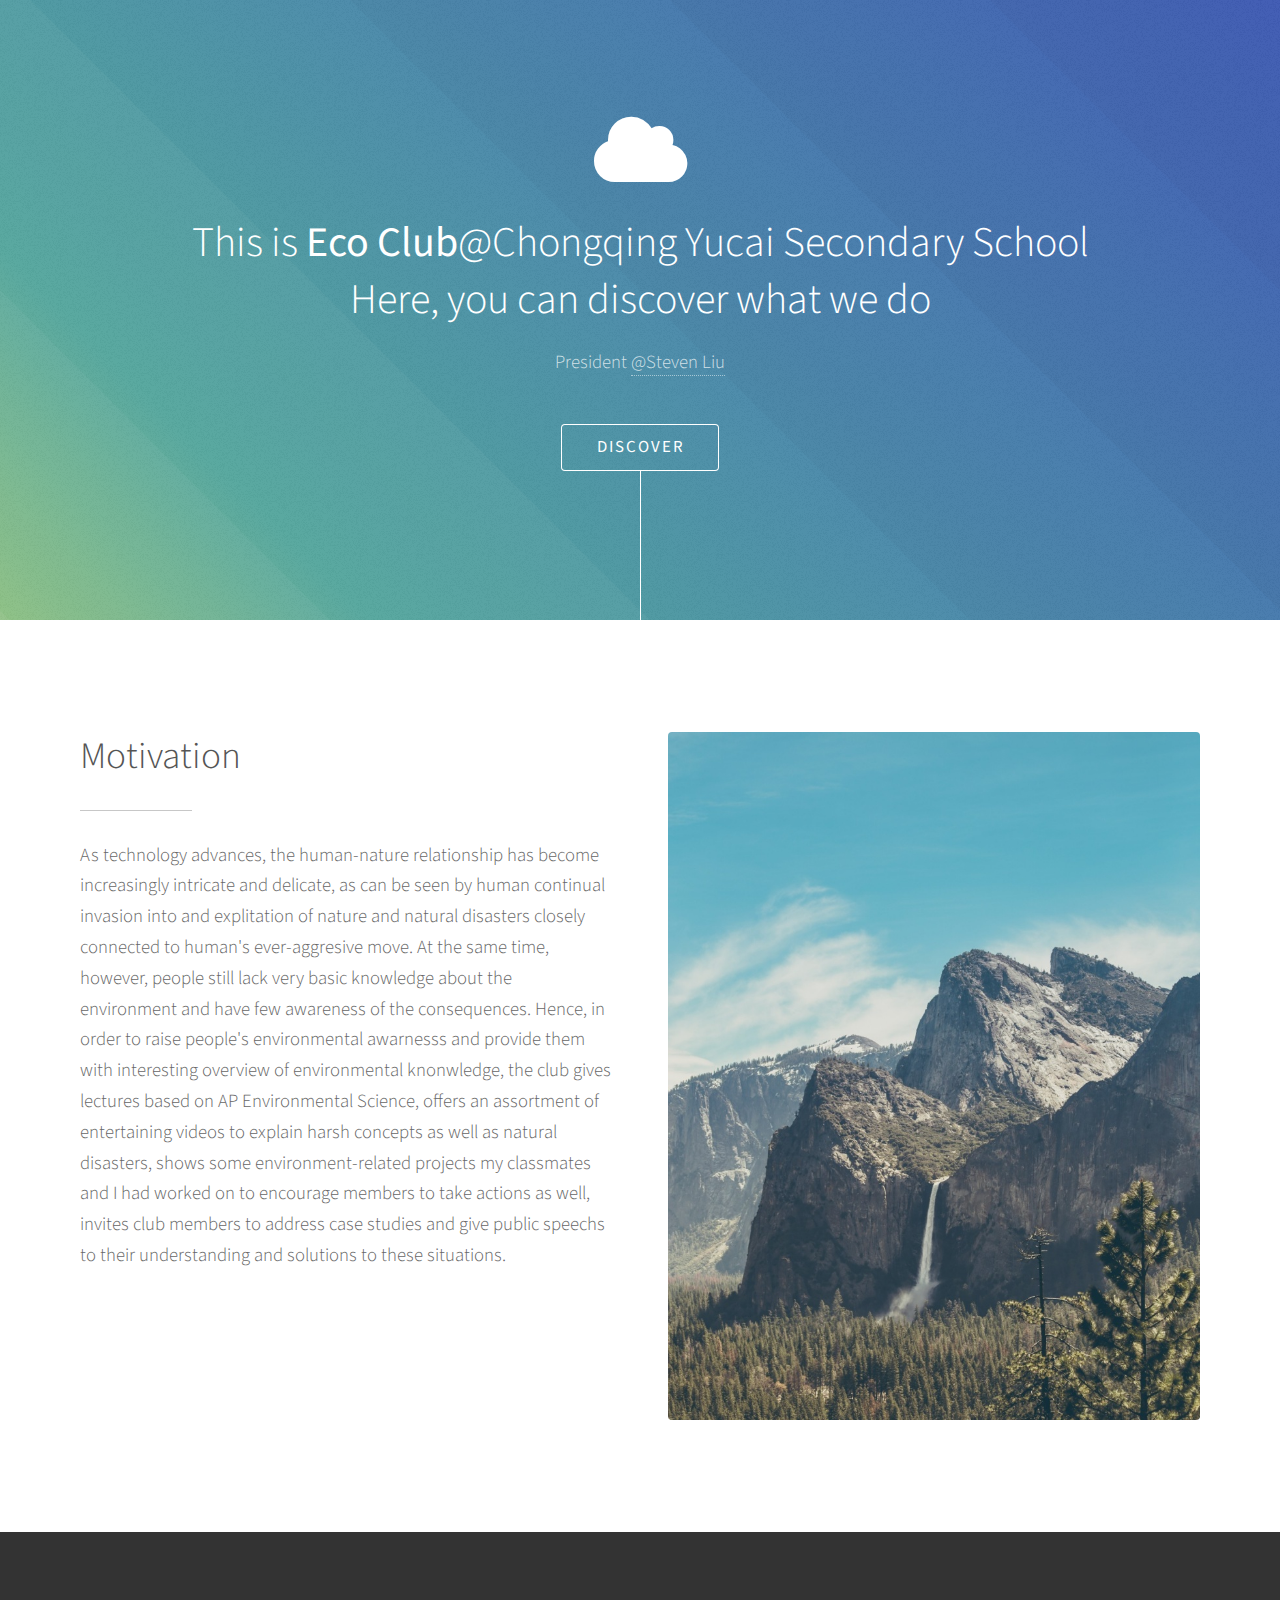
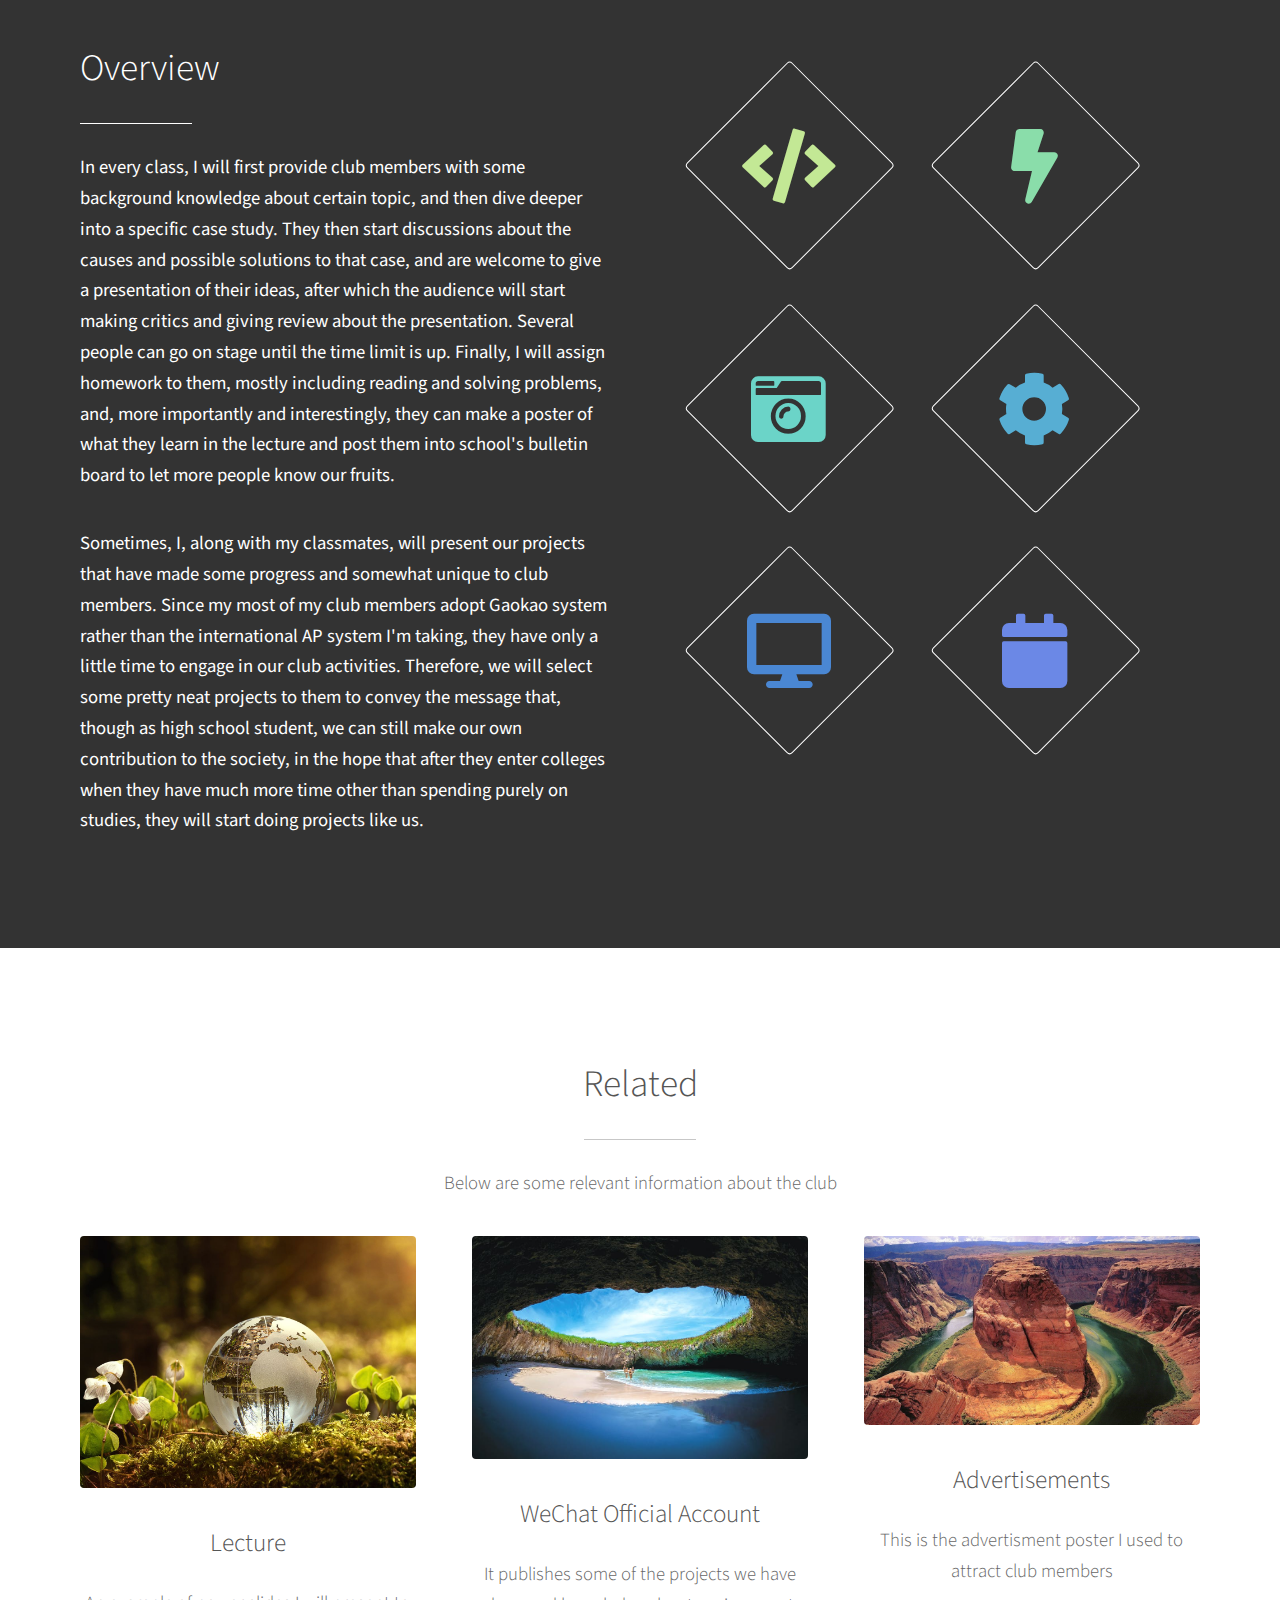
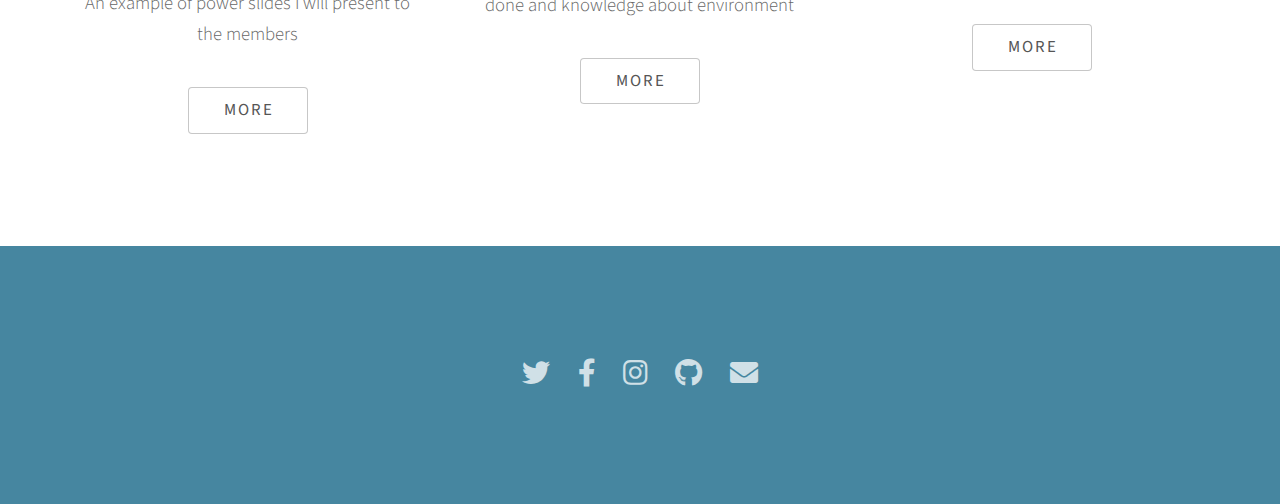
==== commit 47899b9b: "Update index.html" ====
--- a/club/index.html
+++ b/club/index.html
@@ -52,8 +52,7 @@
 					<div class="row gtr-150">
 						<div class="col-6 col-12-medium">
 							<header class="major">
-								<h2>Lorem ipsum dolor adipiscing<br />
-								amet dolor consequat</h2>
+								<h2>Overview</h2>
 							</header>
 							<strong>
 								<p>In every class, I will first provide club members with some background knowledge about certain topic, and then dive deeper into a specific case study. They then start discussions about the causes and possible solutions to that case, and are welcome to give a presentation of their ideas, after which the audience will start making critics and giving review about the presentation. Several people can go on stage until the time limit is up. Finally, I will assign homework to them, mostly including reading and solving problems, and, more importantly and interestingly, they can make a poster of what they learn in the lecture and post them into school's bulletin board to let more people know our fruits.    </p>
@@ -94,7 +93,7 @@
 						</div>
 						<div class="col-4 col-12-medium">
 							<span class="image fit"><img src="images/club2.jpeg" alt="" /></span>
-							<h3>WeChat Official Account Account</h3>
+							<h3>WeChat Official Account</h3>
 							<p>It publishes some of the projects we have done and knowledge about environment</p>
 							<ul class="actions special">
 								<li><a target="_blank" href="files/club.pdf" class="button">More</a></li>
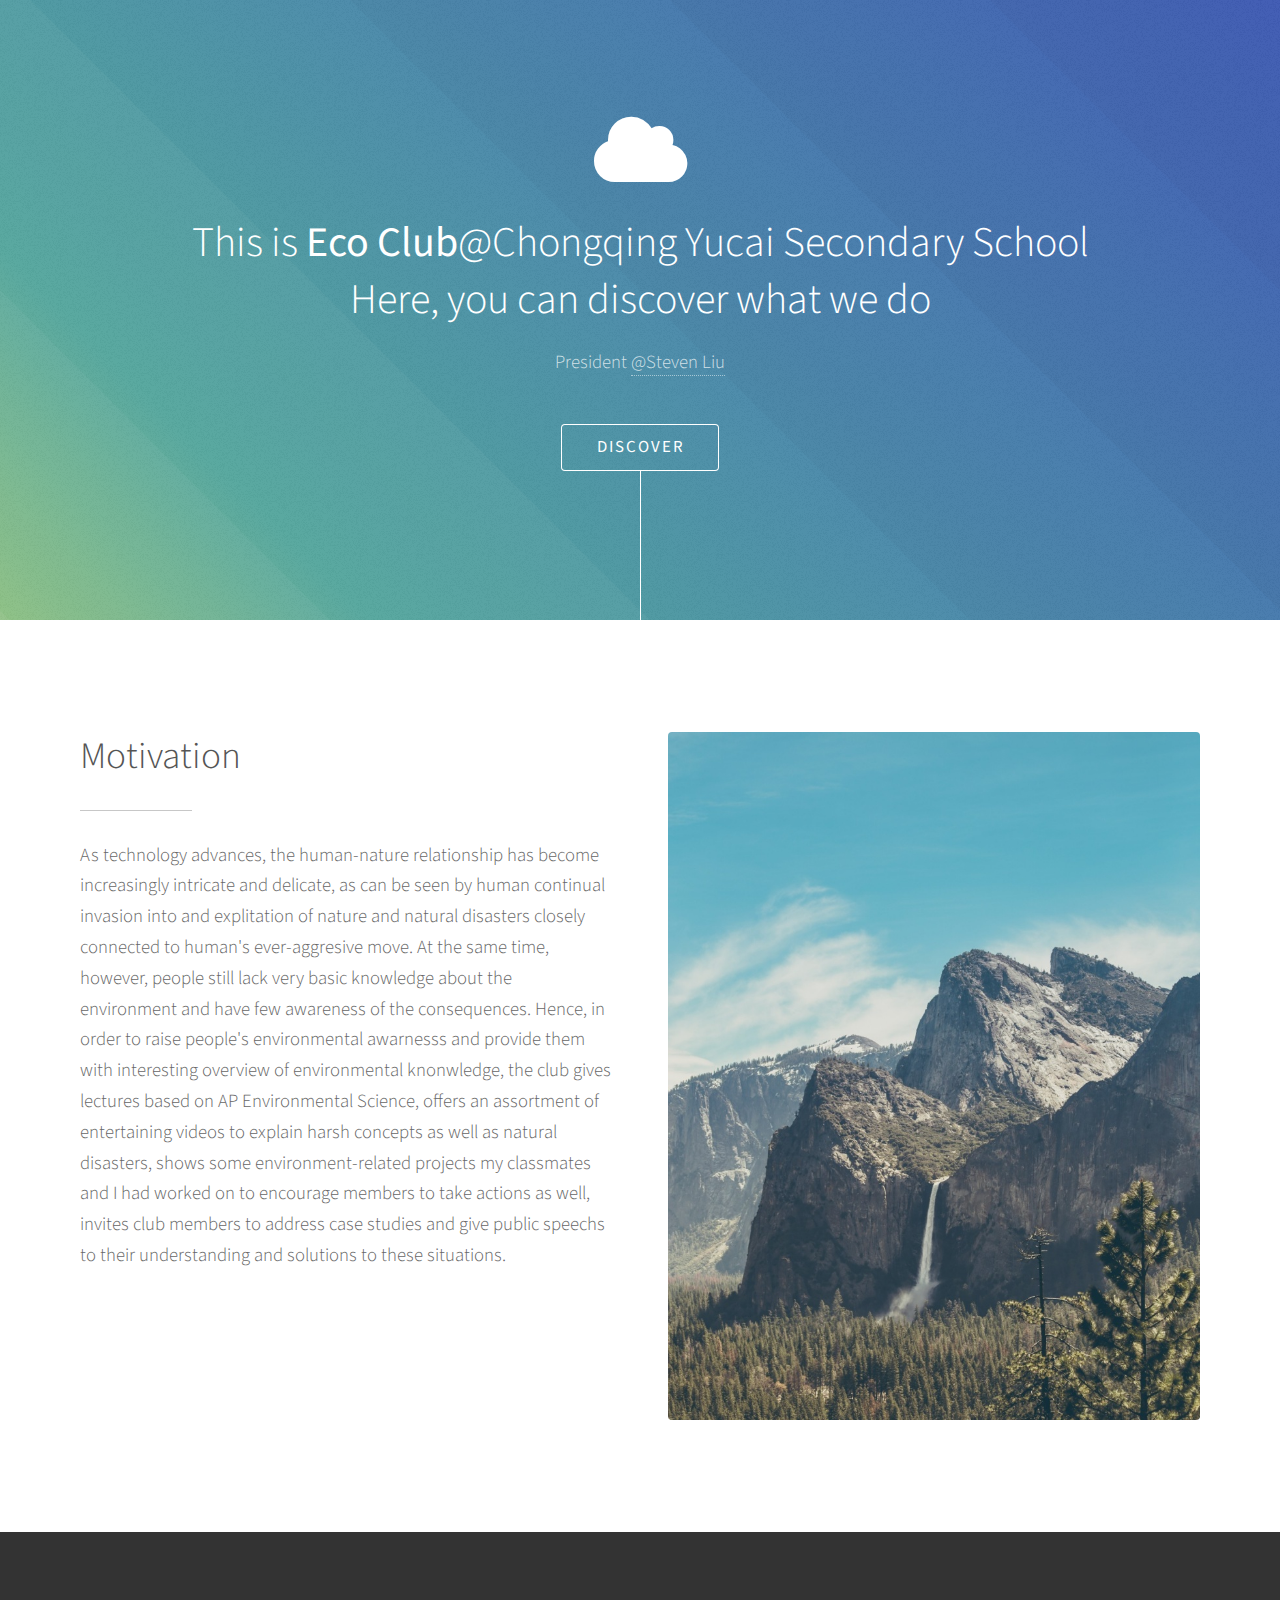
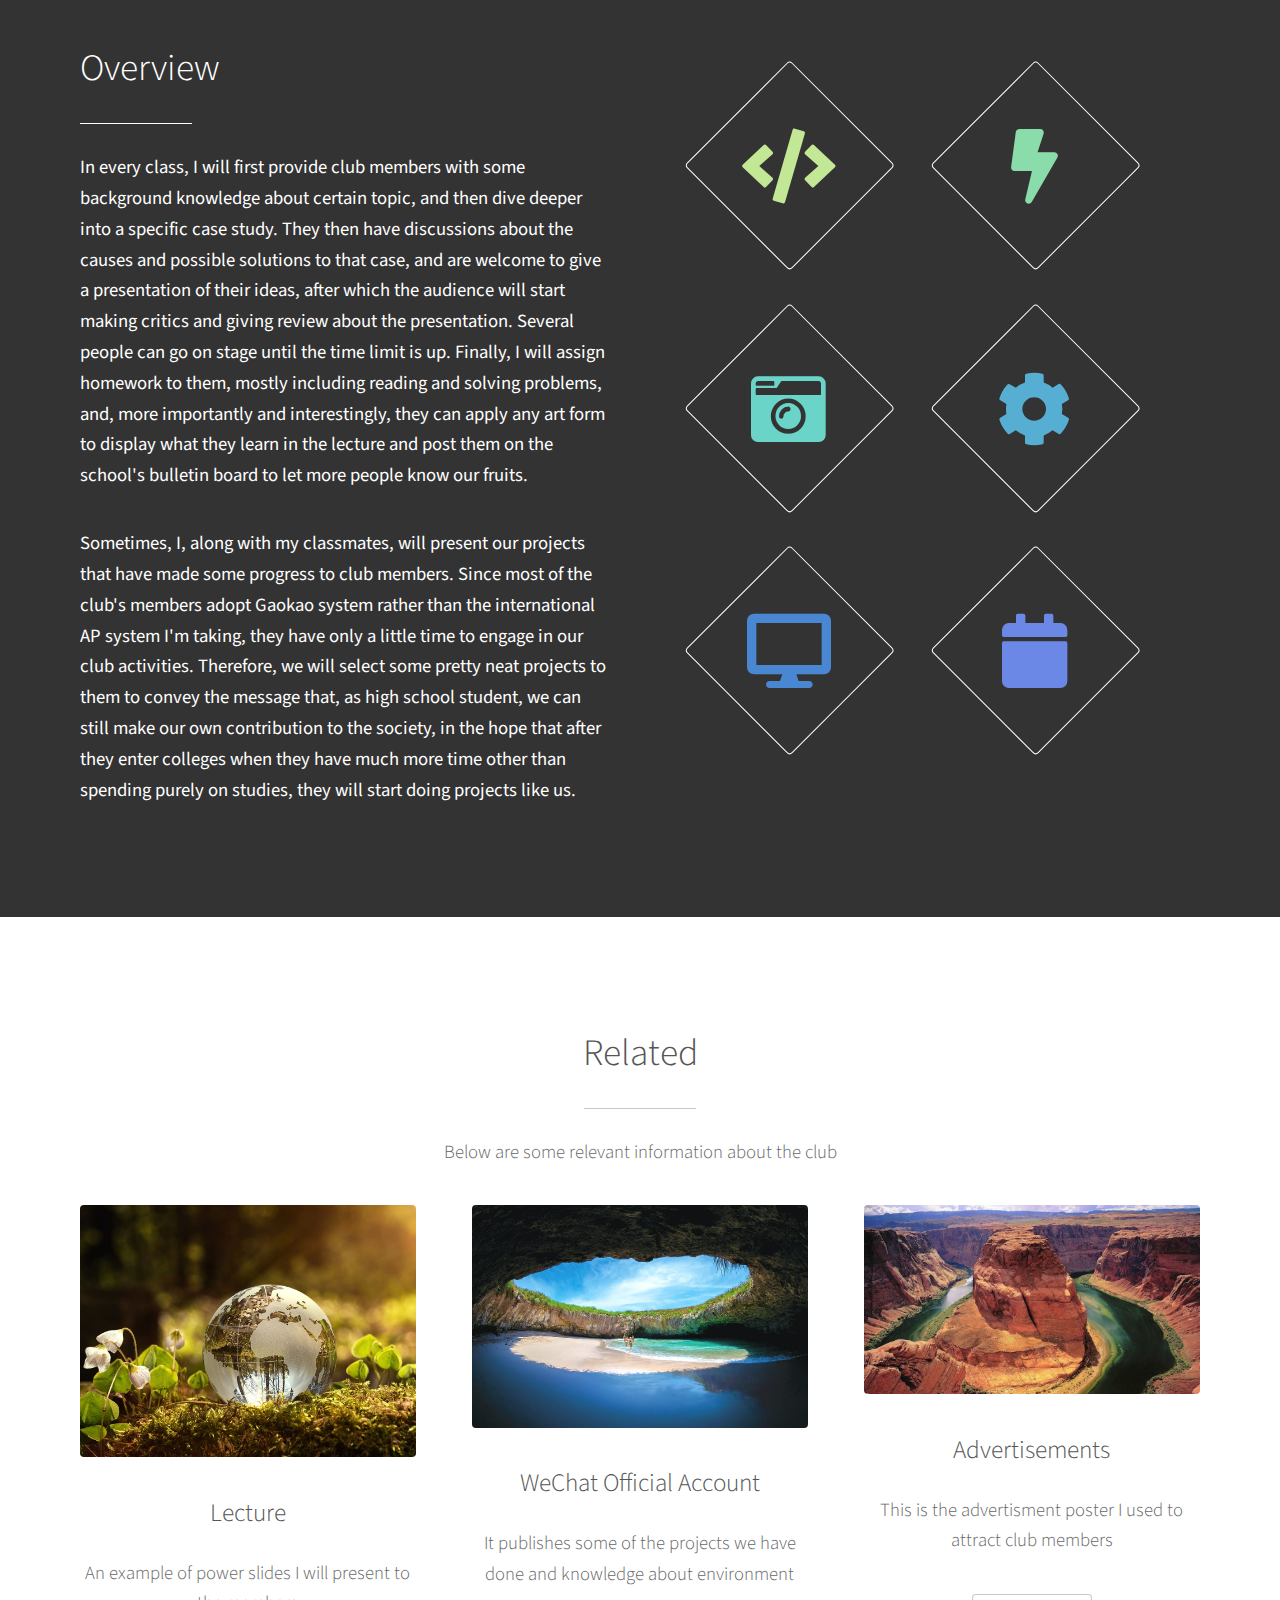
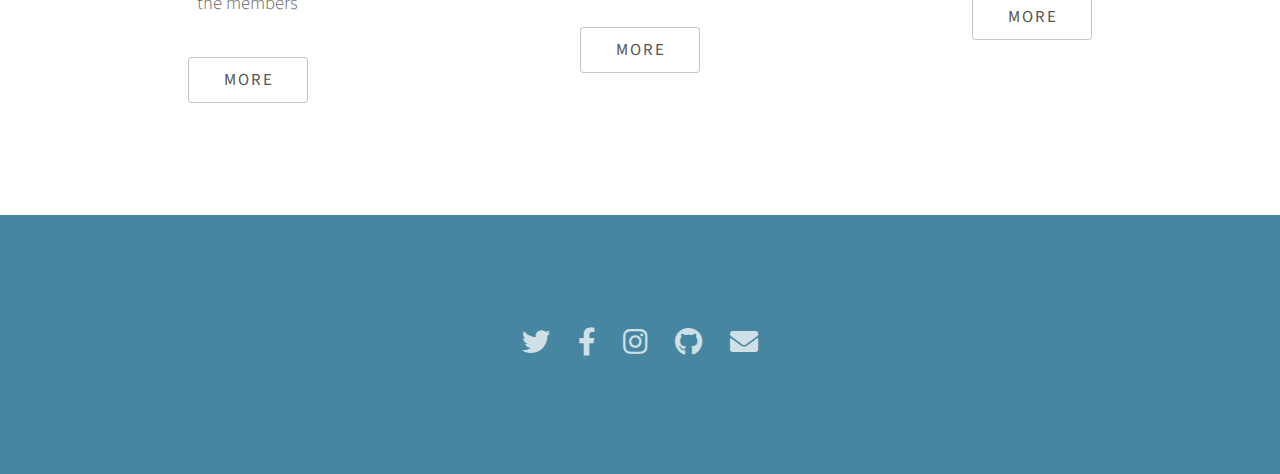
==== commit b915a5e2: "Update index.html" ====
--- a/club/index.html
+++ b/club/index.html
@@ -55,8 +55,9 @@
 								<h2>Overview</h2>
 							</header>
 							<strong>
-								<p>In every class, I will first provide club members with some background knowledge about certain topic, and then dive deeper into a specific case study. They then start discussions about the causes and possible solutions to that case, and are welcome to give a presentation of their ideas, after which the audience will start making critics and giving review about the presentation. Several people can go on stage until the time limit is up. Finally, I will assign homework to them, mostly including reading and solving problems, and, more importantly and interestingly, they can make a poster of what they learn in the lecture and post them into school's bulletin board to let more people know our fruits.    </p>
-								<p>Sometimes, I, along with my classmates, will present our projects that have made some progress and somewhat unique to club members. Since my most of my club members adopt Gaokao system rather than the international AP system I'm taking, they have only a little time to engage in our club activities. Therefore, we will select some pretty neat projects to them to convey the message that, though as high school student, we can still make our own contribution to the society, in the hope that after they enter colleges when they have much more time other than spending purely on studies, they will start doing projects like us. </p>
+								<p>In every class, I will first provide club members with some background knowledge about certain topic, and then dive deeper into a specific case study. They then have discussions about the causes and possible solutions to that case, and are welcome to give a presentation of their ideas, after which the audience will start making critics and giving review about the presentation. Several people can go on stage until the time limit is up. Finally, I will assign homework to them, mostly including reading and solving problems, and, more importantly and interestingly, they can apply any art form to display what they learn in the lecture and post them on the school's bulletin board to let more people know our fruits. </p>
+
+								<p>Sometimes, I, along with my classmates, will present our projects that have made some progress to club members. Since most of the club's members adopt Gaokao system rather than the international AP system I'm taking, they have only a little time to engage in our club activities. Therefore, we will select some pretty neat projects to them to convey the message that, as high school student, we can still make our own contribution to the society, in the hope that after they enter colleges when they have much more time other than spending purely on studies, they will start doing projects like us. </p>
 							</strong>
 
 						</div>
